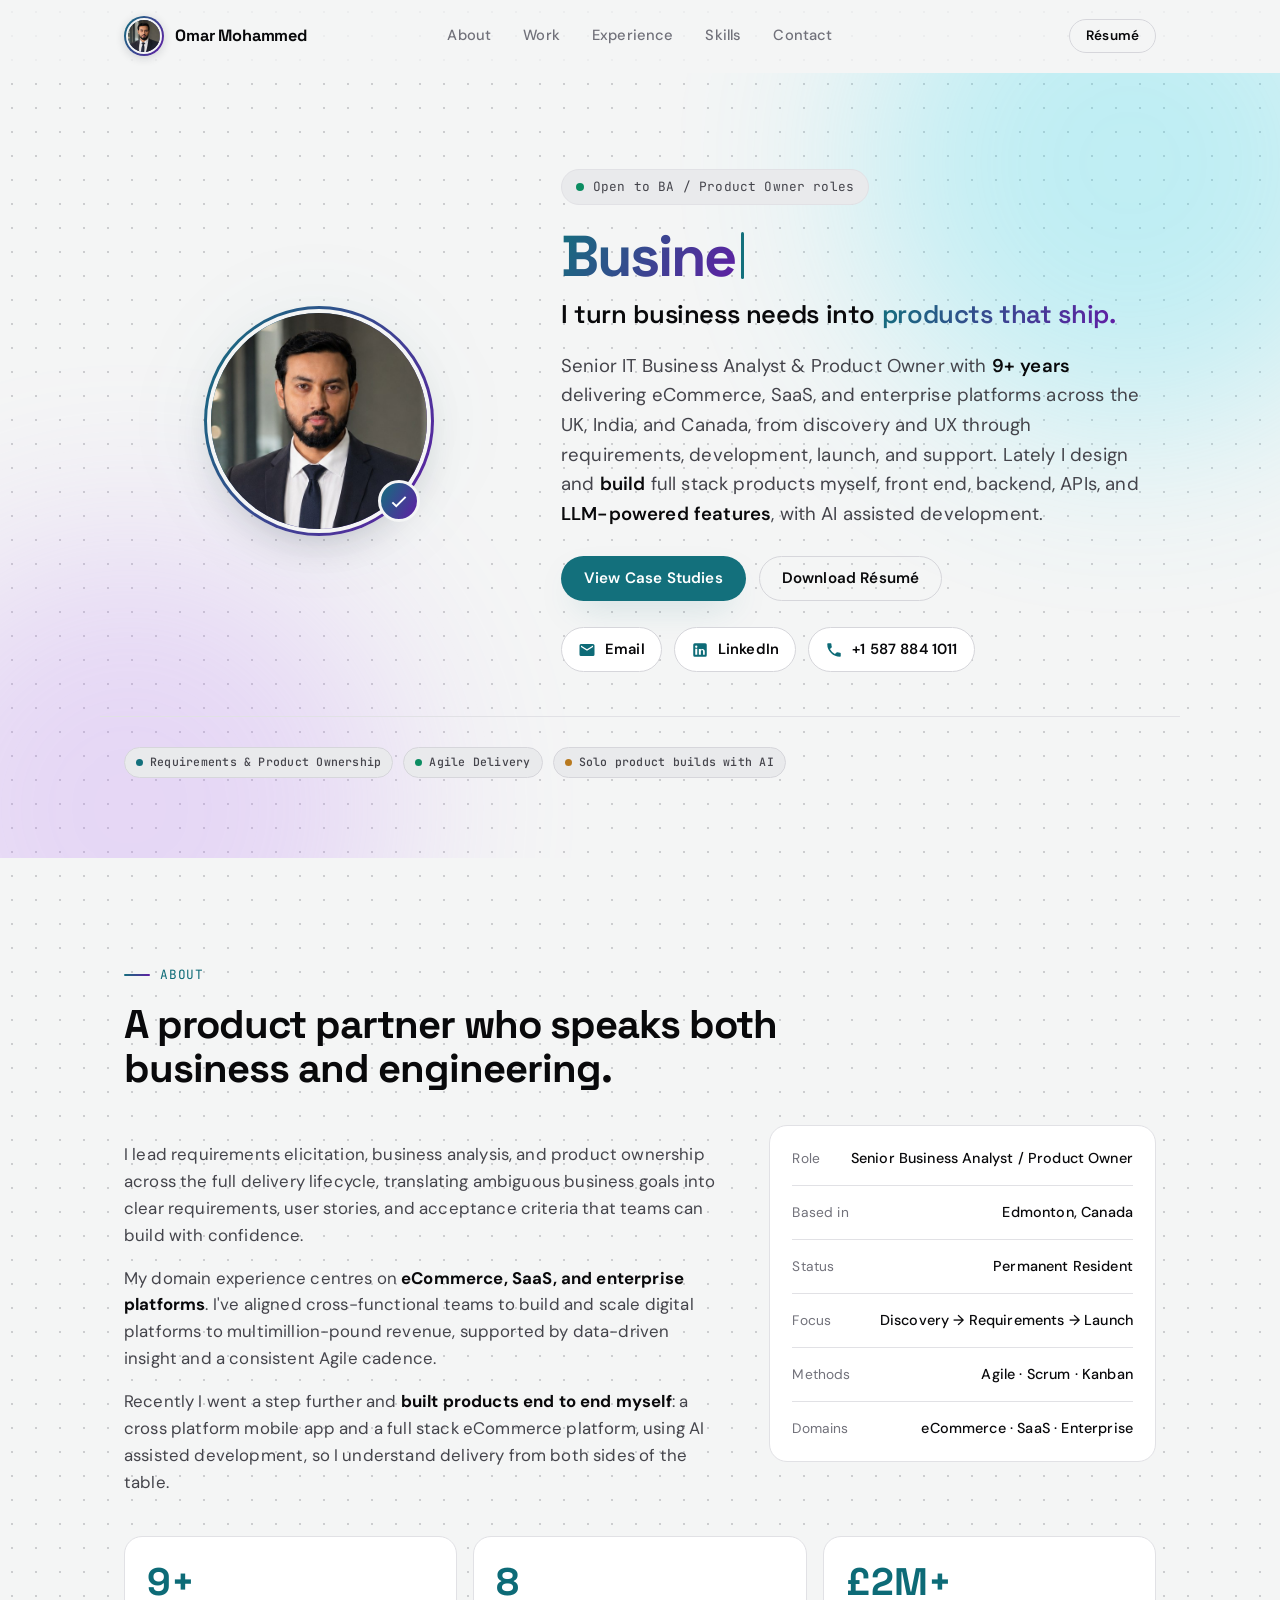
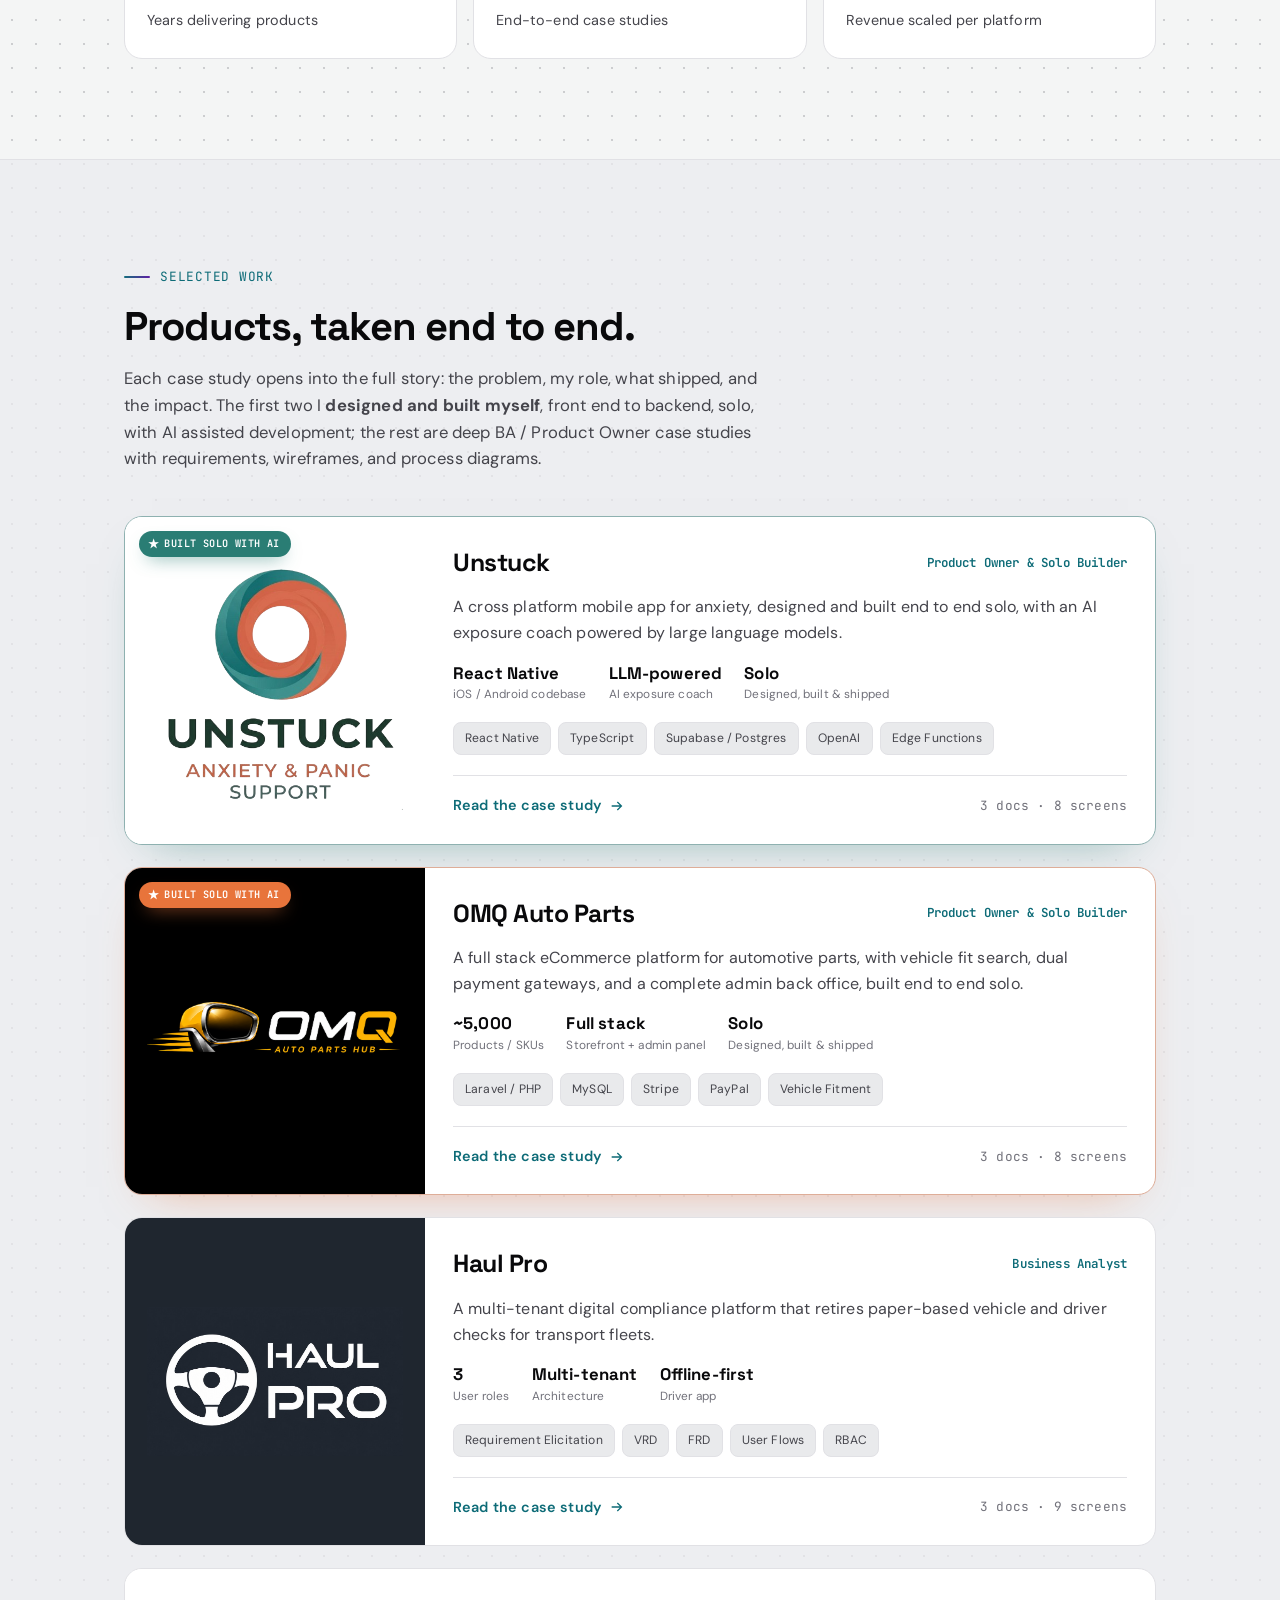
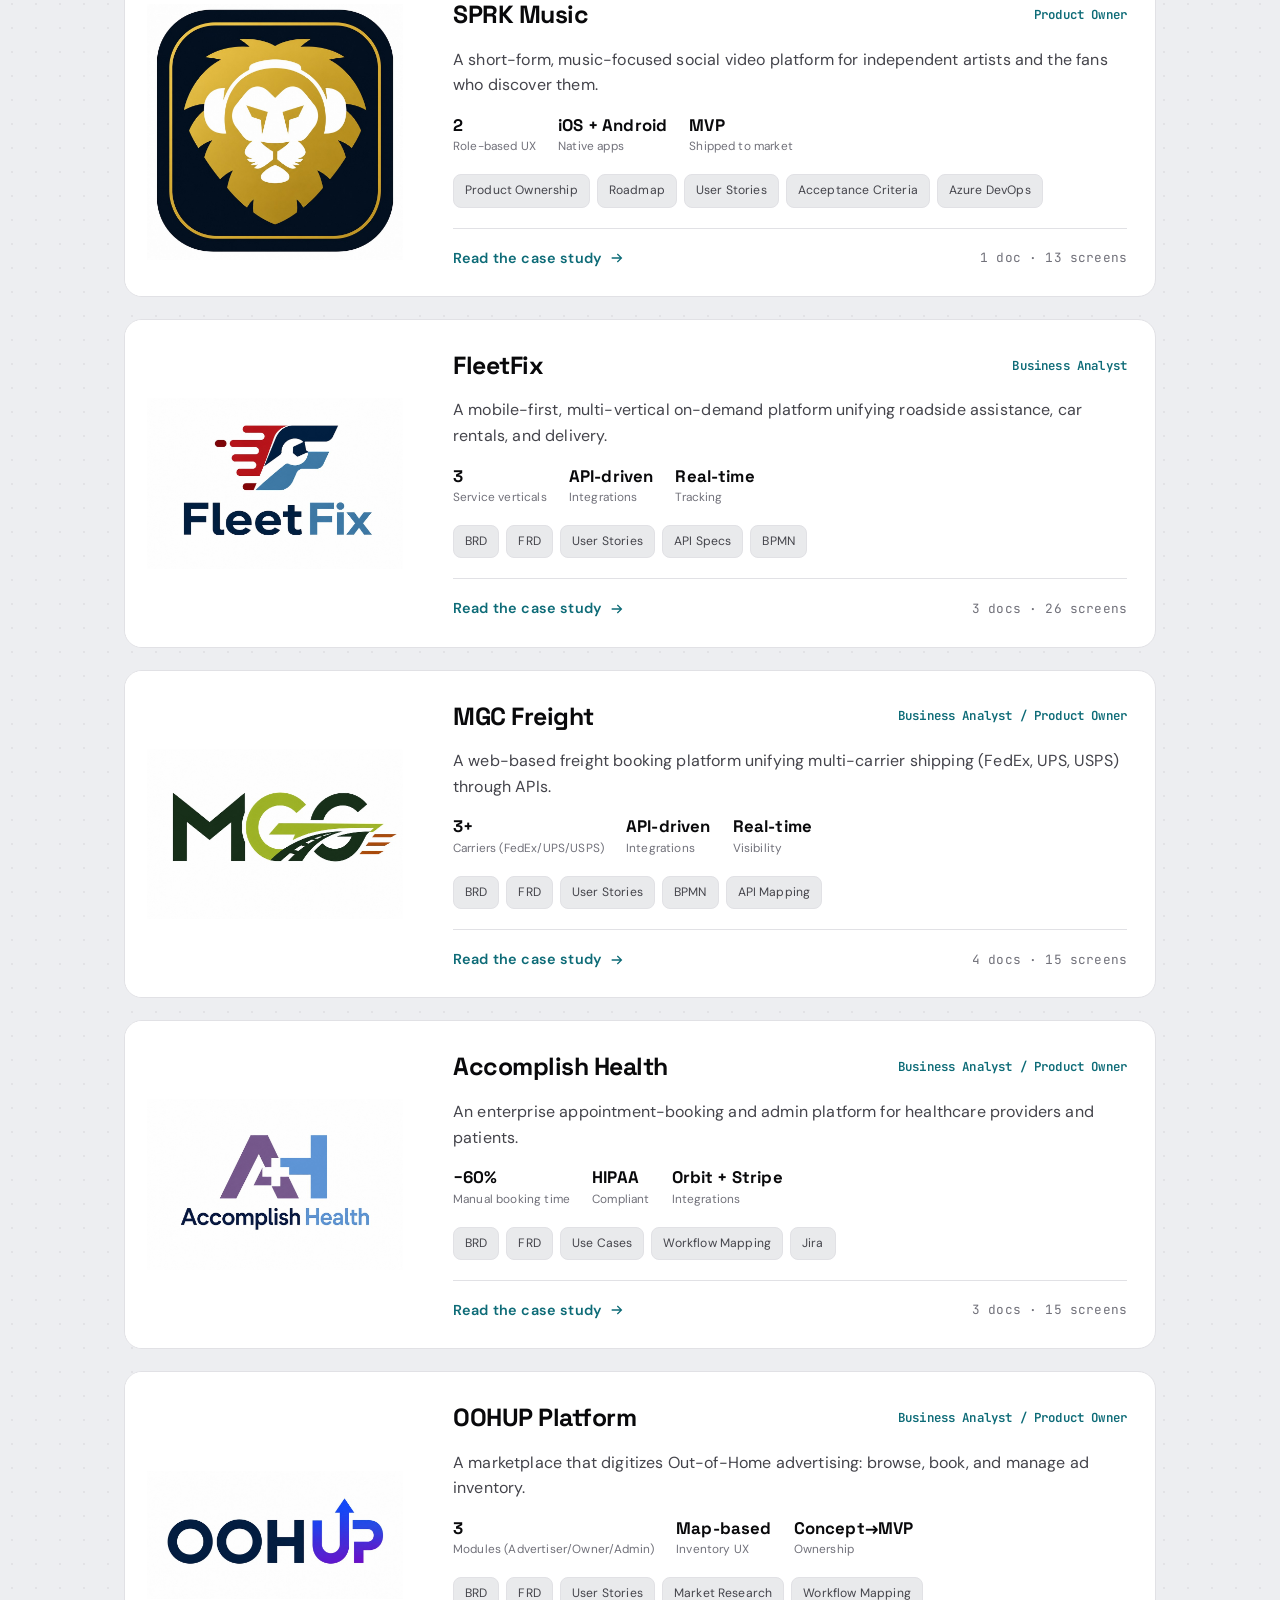
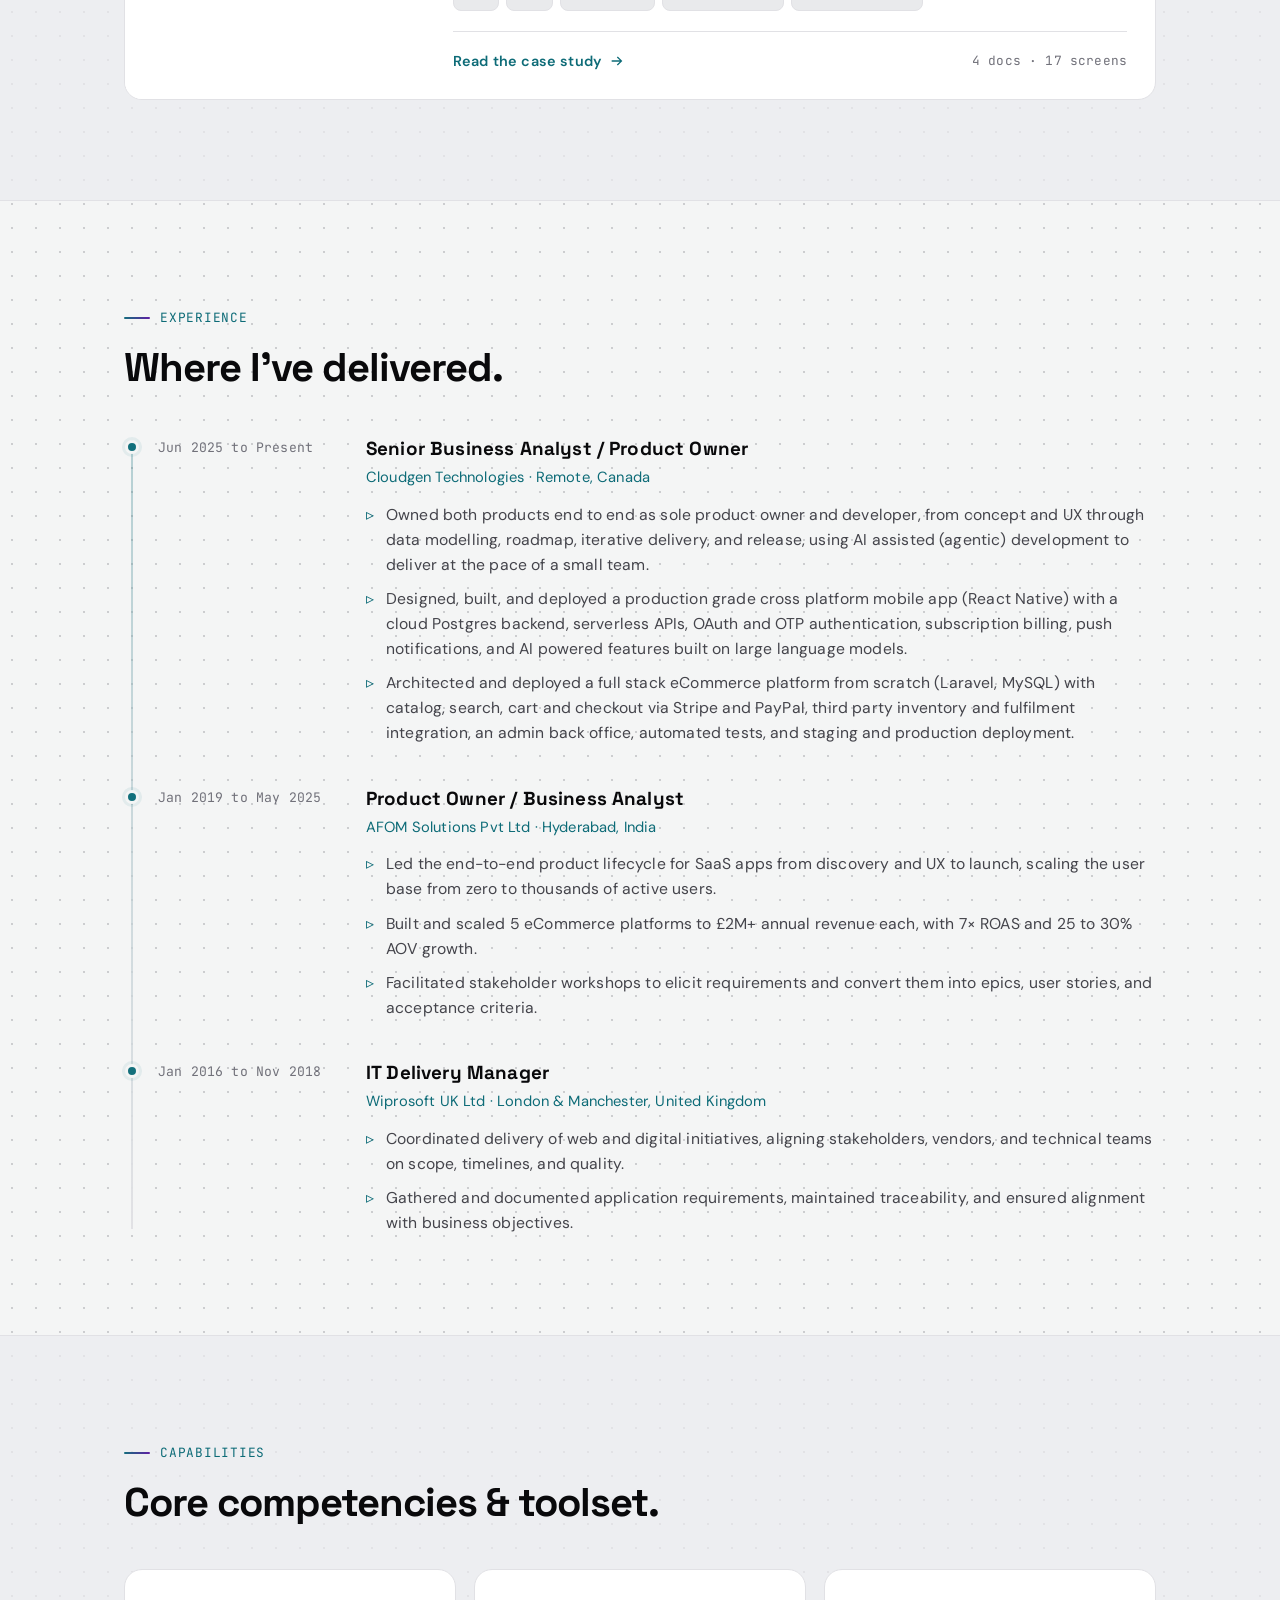
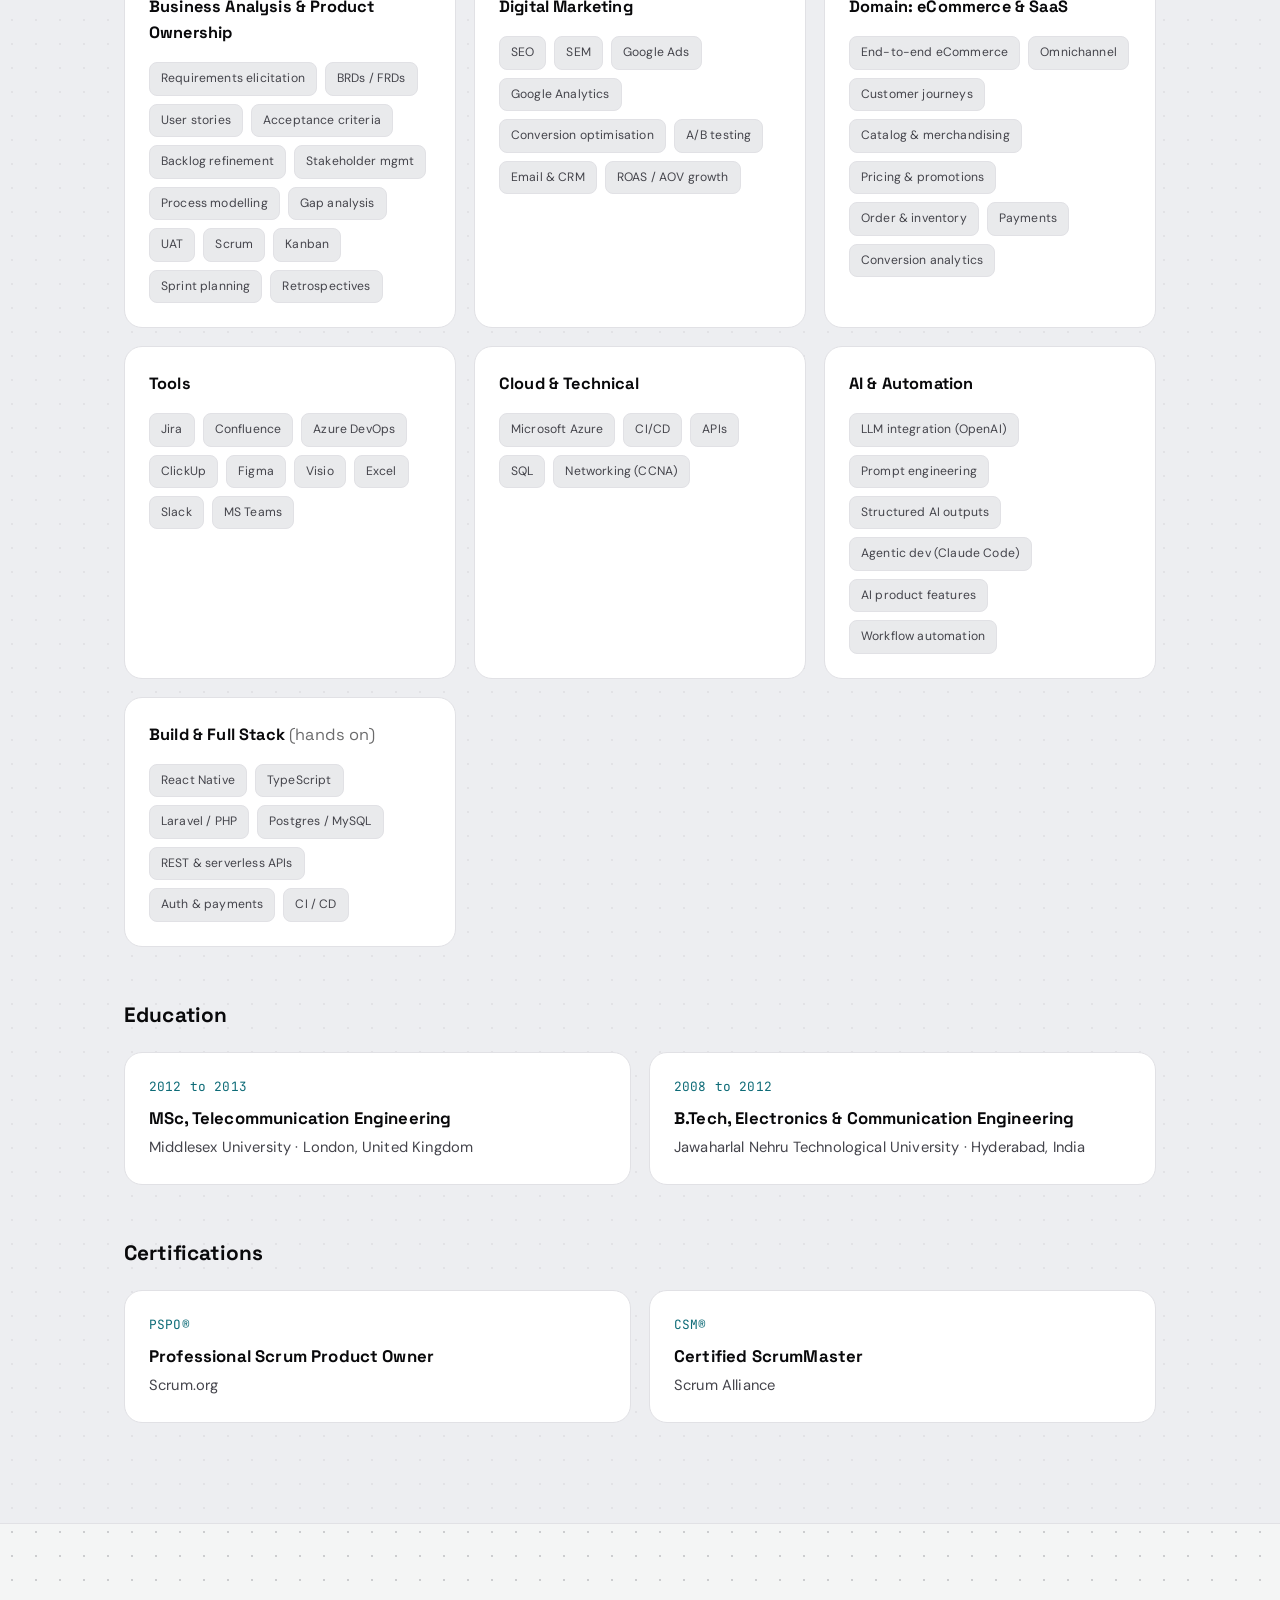
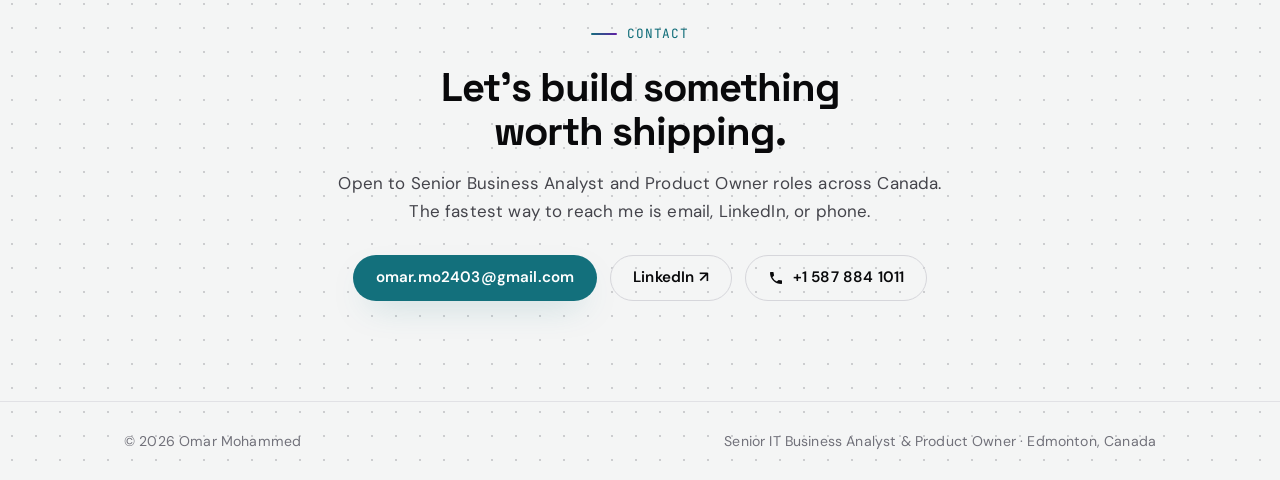
==== index.html @ 54fae096 "Initial commit: portfolio site with noindex measures - Static HTML/CSS/JS portfolio (index + case-st" ====
<!DOCTYPE html>
<html lang="en">
<head>
  <meta charset="UTF-8" />
  <meta name="viewport" content="width=device-width, initial-scale=1.0" />
  <meta name="robots" content="noindex, nofollow" />
  <title>Omar Mohammed · Senior IT Business Analyst &amp; Product Owner</title>
  <meta name="description" content="Senior IT Business Analyst & Product Owner with 9+ years across the UK, India, and Canada, who also designs and builds products end to end with AI. Eight case studies, including a mobile app and an eCommerce platform built solo." />
  <meta property="og:type" content="website" />
  <meta property="og:title" content="Omar Mohammed · Senior IT Business Analyst & Product Owner" />
  <meta property="og:description" content="9+ years turning business needs into shipped products, and now building them too. Eight case studies, including two apps I designed and built solo with AI." />
  <meta property="og:image" content="assets/images/og-cover.jpg" />
  <meta property="og:image:width" content="1200" />
  <meta property="og:image:height" content="960" />
  <meta name="twitter:card" content="summary_large_image" />
  <meta name="twitter:title" content="Omar Mohammed · Senior IT Business Analyst & Product Owner" />
  <meta name="twitter:description" content="9+ years turning business needs into shipped products, and now building them too. Eight case studies, including two apps I designed and built solo with AI." />
  <meta name="twitter:image" content="assets/images/og-cover.jpg" />
  <link rel="icon" type="image/svg+xml" href="assets/favicon.svg" />
  <link rel="preconnect" href="https://fonts.googleapis.com" />
  <link rel="preconnect" href="https://fonts.gstatic.com" crossorigin />
  <link href="https://fonts.googleapis.com/css2?family=DM+Sans:wght@400;500;600;700&family=Space+Grotesk:wght@500;600;700&family=JetBrains+Mono:wght@400;500&display=swap" rel="stylesheet" />
  <link rel="stylesheet" href="css/styles.css" />
</head>
<body>
  <a class="skip-link" href="#main">Skip to content</a>

  <header class="site-header" id="siteHeader">
    <div class="container header-inner">
      <a href="#hero" class="brand" aria-label="Omar Mohammed, home">
        <span class="brand-avatar"><img src="assets/images/avatar.jpg" width="40" height="40" alt="Omar Mohammed" /></span>
        <span class="brand-name">Omar Mohammed</span>
      </a>
      <nav class="nav" aria-label="Primary">
        <a href="#about" class="nav-link">About</a>
        <a href="#work" class="nav-link">Work</a>
        <a href="#experience" class="nav-link">Experience</a>
        <a href="#skills" class="nav-link">Skills</a>
        <a href="#contact" class="nav-link">Contact</a>
      </nav>
      <div class="header-end">
        <a href="assets/Omar_Mohammed_Resume.pdf" class="btn btn-sm btn-ghost nav-resume" target="_blank" rel="noopener">Résumé</a>
        <button class="nav-toggle" id="navToggle" aria-label="Toggle menu" aria-expanded="false" aria-controls="mobileMenu"><span></span><span></span><span></span></button>
      </div>
    </div>
    <div class="mobile-menu" id="mobileMenu" hidden>
      <a href="#about" class="nav-link">About</a>
      <a href="#work" class="nav-link">Work</a>
      <a href="#experience" class="nav-link">Experience</a>
      <a href="#skills" class="nav-link">Skills</a>
      <a href="#contact" class="nav-link">Contact</a>
      <a href="assets/Omar_Mohammed_Resume.pdf" class="nav-link" target="_blank" rel="noopener">Résumé ↗</a>
    </div>
  </header>

  <main id="main">
    <!-- Hero -->
    <section class="hero" id="hero">
      <div class="hero-orb a"></div>
      <div class="hero-orb b"></div>
      <div class="container hero-inner">
        <div class="avatar-wrap">
          <div class="avatar-halo"></div>
          <div class="avatar-ring"><img src="assets/images/avatar.jpg" width="512" height="512" alt="Omar Mohammed · Senior IT Business Analyst &amp; Product Owner" decoding="async" /></div>
          <div class="avatar-badge" aria-hidden="true">
            <svg viewBox="0 0 24 24" width="22" height="22"><path fill="currentColor" d="m9 16.2-3.5-3.5L4 14.2 9 19.2 20 8.2l-1.5-1.5z"/></svg>
          </div>
        </div>
        <div class="hero-copy">
          <p class="hero-eyebrow"><span class="status-dot"></span>Open to BA / Product Owner roles</p>
          <h1 class="hero-title">
            <span class="sr-only">Product Owner, Business Analyst and AI Product Builder. I turn business needs into products that ship.</span>
            <span class="type-line" aria-hidden="true"><span class="grad-text type-role" id="typedRole">Product Owner</span><span class="type-caret"></span></span>
            <span class="hero-title-rest" aria-hidden="true">I turn business needs into <span class="grad-text">products that ship.</span></span>
          </h1>
          <p class="hero-sub">
            Senior IT Business Analyst &amp; Product Owner with <strong>9+ years</strong> delivering eCommerce,
            SaaS, and enterprise platforms across the UK, India, and Canada, from discovery and UX
            through requirements, development, launch, and support. Lately I design and <strong>build</strong>
            full stack products myself, front end, backend, APIs, and <strong>LLM-powered features</strong>, with AI assisted development.
          </p>
          <div class="hero-actions">
            <a href="#work" class="btn btn-primary">View Case Studies</a>
            <a href="assets/Omar_Mohammed_Resume.pdf" class="btn btn-ghost" target="_blank" rel="noopener">Download Résumé</a>
          </div>
          <div class="hero-links">
            <a href="mailto:omar.mo2403@gmail.com" class="hero-link"><svg viewBox="0 0 24 24" width="18" height="18"><path fill="currentColor" d="M20 4H4a2 2 0 0 0-2 2v12a2 2 0 0 0 2 2h16a2 2 0 0 0 2-2V6a2 2 0 0 0-2-2m0 4-8 5-8-5V6l8 5 8-5z"/></svg>Email</a>
            <a href="https://www.linkedin.com/in/omar-mohammed-tech" class="hero-link" target="_blank" rel="noopener"><svg viewBox="0 0 24 24" width="18" height="18"><path fill="currentColor" d="M19 3a2 2 0 0 1 2 2v14a2 2 0 0 1-2 2H5a2 2 0 0 1-2-2V5a2 2 0 0 1 2-2zM8.34 18.34V10.4H5.67v7.94zM7 9.24a1.55 1.55 0 1 0 0-3.1 1.55 1.55 0 0 0 0 3.1m11.34 9.1v-4.36c0-2.33-1.25-3.42-2.92-3.42a2.52 2.52 0 0 0-2.28 1.25v-1.07h-2.67v7.6h2.67v-4.2c0-1.11.21-2.18 1.58-2.18s1.36 1.26 1.36 2.25v4.13z"/></svg>LinkedIn</a>
            <a href="tel:+15878841011" class="hero-link"><svg viewBox="0 0 24 24" width="18" height="18"><path fill="currentColor" d="M6.6 10.8a15.5 15.5 0 0 0 6.6 6.6l2.2-2.2a1 1 0 0 1 1-.24 11.4 11.4 0 0 0 3.6.58 1 1 0 0 1 1 1V20a1 1 0 0 1-1 1A17 17 0 0 1 3 4a1 1 0 0 1 1-1h3.5a1 1 0 0 1 1 1 11.4 11.4 0 0 0 .57 3.6 1 1 0 0 1-.25 1z"/></svg>+1 587 884 1011</a>
          </div>
        </div>
      </div>
      <div class="container competencies">
        <span class="badge"><span class="badge-dot" style="color:var(--primary)"></span>Requirements &amp; Product Ownership</span>
        <span class="badge"><span class="badge-dot" style="color:var(--success)"></span>Agile Delivery</span>
        <span class="badge"><span class="badge-dot" style="color:var(--gold)"></span>Solo product builds with AI</span>
      </div>
    </section>

    <!-- About -->
    <section class="section" id="about">
      <div class="container">
        <div class="section-head">
          <span class="section-label">About</span>
          <h2 class="section-title">A product partner who speaks both<br />business and engineering.</h2>
        </div>
        <div class="about-grid">
          <div class="about-lead">
            <p>
              I lead requirements elicitation, business analysis, and product ownership across the full
              delivery lifecycle, translating ambiguous business goals into clear requirements, user
              stories, and acceptance criteria that teams can build with confidence.
            </p>
            <p>
              My domain experience centres on <strong>eCommerce, SaaS, and enterprise platforms</strong>.
              I've aligned cross-functional teams to build and scale digital platforms to multimillion-pound
              revenue, supported by data-driven insight and a consistent Agile cadence.
            </p>
            <p>
              Recently I went a step further and <strong>built products end to end myself</strong>: a cross
              platform mobile app and a full stack eCommerce platform, using AI assisted development, so I
              understand delivery from both sides of the table.
            </p>
          </div>
          <ul class="about-facts">
            <li><span class="fact-key">Role</span><span class="fact-val">Senior Business Analyst / Product Owner</span></li>
            <li><span class="fact-key">Based in</span><span class="fact-val">Edmonton, Canada</span></li>
            <li><span class="fact-key">Status</span><span class="fact-val">Permanent Resident</span></li>
            <li><span class="fact-key">Focus</span><span class="fact-val">Discovery → Requirements → Launch</span></li>
            <li><span class="fact-key">Methods</span><span class="fact-val">Agile · Scrum · Kanban</span></li>
            <li><span class="fact-key">Domains</span><span class="fact-val">eCommerce · SaaS · Enterprise</span></li>
          </ul>
        </div>
        <div class="stat-strip">
          <div class="stat reveal"><div class="stat-num">9+</div><div class="stat-label">Years delivering products</div></div>
          <div class="stat reveal"><div class="stat-num">8</div><div class="stat-label">End-to-end case studies</div></div>
          <div class="stat reveal"><div class="stat-num">£2M+</div><div class="stat-label">Revenue scaled per platform</div></div>
        </div>
      </div>
    </section>

    <!-- Work -->
    <section class="section section-alt" id="work">
      <div class="container">
        <div class="section-head">
          <span class="section-label">Selected Work</span>
          <h2 class="section-title">Products, taken end to end.</h2>
          <p class="section-intro">
            Each case study opens into the full story: the problem, my role, what shipped, and the impact.
            The first two I <strong>designed and built myself</strong>, front end to backend, solo, with AI
            assisted development; the rest are deep BA / Product Owner case studies with requirements,
            wireframes, and process diagrams.
          </p>
        </div>
        <div class="project-list" id="projectList"><!-- rendered by js/main.js --></div>
      </div>
    </section>

    <!-- Experience -->
    <section class="section" id="experience">
      <div class="container">
        <div class="section-head">
          <span class="section-label">Experience</span>
          <h2 class="section-title">Where I've delivered.</h2>
        </div>
        <ol class="timeline">
          <li class="timeline-item reveal">
            <div class="timeline-period">Jun 2025 to Present</div>
            <div class="timeline-body">
              <h3 class="timeline-role">Senior Business Analyst / Product Owner</h3>
              <p class="timeline-org">Cloudgen Technologies · Remote, Canada</p>
              <ul class="timeline-points">
                <li>Owned both products end to end as sole product owner and developer, from concept and UX through data modelling, roadmap, iterative delivery, and release, using AI assisted (agentic) development to deliver at the pace of a small team.</li>
                <li>Designed, built, and deployed a production grade cross platform mobile app (React Native) with a cloud Postgres backend, serverless APIs, OAuth and OTP authentication, subscription billing, push notifications, and AI powered features built on large language models.</li>
                <li>Architected and deployed a full stack eCommerce platform from scratch (Laravel, MySQL) with catalog, search, cart and checkout via Stripe and PayPal, third party inventory and fulfilment integration, an admin back office, automated tests, and staging and production deployment.</li>
              </ul>
            </div>
          </li>
          <li class="timeline-item reveal">
            <div class="timeline-period">Jan 2019 to May 2025</div>
            <div class="timeline-body">
              <h3 class="timeline-role">Product Owner / Business Analyst</h3>
              <p class="timeline-org">AFOM Solutions Pvt Ltd · Hyderabad, India</p>
              <ul class="timeline-points">
                <li>Led the end-to-end product lifecycle for SaaS apps from discovery and UX to launch, scaling the user base from zero to thousands of active users.</li>
                <li>Built and scaled 5 eCommerce platforms to £2M+ annual revenue each, with 7× ROAS and 25 to 30% AOV growth.</li>
                <li>Facilitated stakeholder workshops to elicit requirements and convert them into epics, user stories, and acceptance criteria.</li>
              </ul>
            </div>
          </li>
          <li class="timeline-item reveal">
            <div class="timeline-period">Jan 2016 to Nov 2018</div>
            <div class="timeline-body">
              <h3 class="timeline-role">IT Delivery Manager</h3>
              <p class="timeline-org">Wiprosoft UK Ltd · London &amp; Manchester, United Kingdom</p>
              <ul class="timeline-points">
                <li>Coordinated delivery of web and digital initiatives, aligning stakeholders, vendors, and technical teams on scope, timelines, and quality.</li>
                <li>Gathered and documented application requirements, maintained traceability, and ensured alignment with business objectives.</li>
              </ul>
            </div>
          </li>
        </ol>
      </div>
    </section>

    <!-- Skills -->
    <section class="section section-alt" id="skills">
      <div class="container">
        <div class="section-head">
          <span class="section-label">Capabilities</span>
          <h2 class="section-title">Core competencies &amp; toolset.</h2>
        </div>
        <div class="skills-grid">
          <div class="skill-card reveal"><h3>Business Analysis &amp; Product Ownership</h3><ul class="chips"><li class="pill">Requirements elicitation</li><li class="pill">BRDs / FRDs</li><li class="pill">User stories</li><li class="pill">Acceptance criteria</li><li class="pill">Backlog refinement</li><li class="pill">Stakeholder mgmt</li><li class="pill">Process modelling</li><li class="pill">Gap analysis</li><li class="pill">UAT</li><li class="pill">Scrum</li><li class="pill">Kanban</li><li class="pill">Sprint planning</li><li class="pill">Retrospectives</li></ul></div>
          <div class="skill-card reveal"><h3>Digital Marketing</h3><ul class="chips"><li class="pill">SEO</li><li class="pill">SEM</li><li class="pill">Google Ads</li><li class="pill">Google Analytics</li><li class="pill">Conversion optimisation</li><li class="pill">A/B testing</li><li class="pill">Email &amp; CRM</li><li class="pill">ROAS / AOV growth</li></ul></div>
          <div class="skill-card reveal"><h3>Domain: eCommerce &amp; SaaS</h3><ul class="chips"><li class="pill">End-to-end eCommerce</li><li class="pill">Omnichannel</li><li class="pill">Customer journeys</li><li class="pill">Catalog &amp; merchandising</li><li class="pill">Pricing &amp; promotions</li><li class="pill">Order &amp; inventory</li><li class="pill">Payments</li><li class="pill">Conversion analytics</li></ul></div>
          <div class="skill-card reveal"><h3>Tools</h3><ul class="chips"><li class="pill">Jira</li><li class="pill">Confluence</li><li class="pill">Azure DevOps</li><li class="pill">ClickUp</li><li class="pill">Figma</li><li class="pill">Visio</li><li class="pill">Excel</li><li class="pill">Slack</li><li class="pill">MS Teams</li></ul></div>
          <div class="skill-card reveal"><h3>Cloud &amp; Technical</h3><ul class="chips"><li class="pill">Microsoft Azure</li><li class="pill">CI/CD</li><li class="pill">APIs</li><li class="pill">SQL</li><li class="pill">Networking (CCNA)</li></ul></div>
          <div class="skill-card reveal"><h3>AI &amp; Automation</h3><ul class="chips"><li class="pill">LLM integration (OpenAI)</li><li class="pill">Prompt engineering</li><li class="pill">Structured AI outputs</li><li class="pill">Agentic dev (Claude Code)</li><li class="pill">AI product features</li><li class="pill">Workflow automation</li></ul></div>
          <div class="skill-card reveal"><h3>Build &amp; Full Stack <span style="font-weight:400;opacity:.6">(hands on)</span></h3><ul class="chips"><li class="pill">React Native</li><li class="pill">TypeScript</li><li class="pill">Laravel / PHP</li><li class="pill">Postgres / MySQL</li><li class="pill">REST &amp; serverless APIs</li><li class="pill">Auth &amp; payments</li><li class="pill">CI / CD</li></ul></div>
        </div>

        <div class="education">
          <h3 class="education-title">Education</h3>
          <div class="education-grid">
            <div class="edu-card reveal"><p class="edu-period">2012 to 2013</p><h4>MSc, Telecommunication Engineering</h4><p class="edu-org">Middlesex University · London, United Kingdom</p></div>
            <div class="edu-card reveal"><p class="edu-period">2008 to 2012</p><h4>B.Tech, Electronics &amp; Communication Engineering</h4><p class="edu-org">Jawaharlal Nehru Technological University · Hyderabad, India</p></div>
          </div>
        </div>

        <div class="education">
          <h3 class="education-title">Certifications</h3>
          <div class="education-grid">
            <div class="edu-card reveal"><p class="edu-period">PSPO&reg;</p><h4>Professional Scrum Product Owner</h4><p class="edu-org">Scrum.org</p></div>
            <div class="edu-card reveal"><p class="edu-period">CSM&reg;</p><h4>Certified ScrumMaster</h4><p class="edu-org">Scrum Alliance</p></div>
          </div>
        </div>
      </div>
    </section>

    <!-- Contact -->
    <section class="section section-contact" id="contact">
      <div class="container contact-inner">
        <span class="section-label">Contact</span>
        <h2 class="section-title contact-title">Let's build something worth shipping.</h2>
        <p class="contact-sub">Open to Senior Business Analyst and Product Owner roles across Canada. The fastest way to reach me is email, LinkedIn, or phone.</p>
        <div class="contact-actions">
          <a href="mailto:omar.mo2403@gmail.com" class="btn btn-primary">omar.mo2403@gmail.com</a>
          <a href="https://www.linkedin.com/in/omar-mohammed-tech" class="btn btn-ghost" target="_blank" rel="noopener">LinkedIn ↗</a>
          <a href="tel:+15878841011" class="btn btn-ghost"><svg viewBox="0 0 24 24" width="16" height="16"><path fill="currentColor" d="M6.6 10.8a15.5 15.5 0 0 0 6.6 6.6l2.2-2.2a1 1 0 0 1 1-.24 11.4 11.4 0 0 0 3.6.58 1 1 0 0 1 1 1V20a1 1 0 0 1-1 1A17 17 0 0 1 3 4a1 1 0 0 1 1-1h3.5a1 1 0 0 1 1 1 11.4 11.4 0 0 0 .57 3.6 1 1 0 0 1-.25 1z"/></svg>+1 587 884 1011</a>
        </div>
      </div>
    </section>
  </main>

  <footer class="site-footer">
    <div class="container footer-inner">
      <span>© <span id="year"></span> Omar Mohammed</span>
      <span>Senior IT Business Analyst &amp; Product Owner · Edmonton, Canada</span>
    </div>
  </footer>

  <script src="js/projects-data.js"></script>
  <script src="js/galleries.js"></script>
  <script src="js/main.js"></script>
</body>
</html>
---- css/styles.css ----
/* ===================================================================
   Omar Mohammed — Portfolio
   LIGHT theme · deep-teal + purple accent · faint dot-grid
   Design system mirrored from santifer.io's default (light) theme
   (DM Sans + Space Grotesk). Exact tokens extracted from its CSS.
   =================================================================== */
:root {
  /* surfaces — light cool-gray base, white cards (santifer.io light) */
  --bg:            hsl(220 6% 96%);
  --bg-2:          hsl(220 8% 92%);
  --card:          hsl(0 0% 100%);
  --card-2:        hsl(220 12% 98%);
  --border:        hsl(240 6% 85%);
  --border-soft:   hsl(240 6% 89%);
  --dot:           hsl(240 5% 35% / 0.25);

  /* text */
  --fg:            hsl(240 10% 4%);
  --muted:         hsl(240 5% 28%);
  --dim:           hsl(240 4% 46%);

  /* brand — deep teal primary + purple accent */
  --primary:       hsl(187 74% 28%);   /* deep teal */
  --primary-2:     hsl(187 80% 26%);   /* teal — links / accent text */
  --accent:        hsl(270 70% 38%);   /* purple */
  --accent-2:      hsl(270 70% 46%);
  --gold:          #b8791f;            /* amber — supporting hue (light-readable) */
  --success:       hsl(160 84% 30%);   /* green */
  --tool:          hsl(220 78% 50%);   /* blue */
  --on-primary:    #ffffff;            /* white ink on teal / gradient */

  --primary-soft:  hsl(187 74% 28% / 0.08);
  --primary-bd:    hsl(187 74% 28% / 0.28);
  --grad:          linear-gradient(120deg, var(--primary), var(--accent));

  --radius:        18px;
  --radius-sm:     12px;
  --maxw:          1080px;
  --shadow:        0 18px 48px -24px rgba(18, 22, 38, 0.35);
  --glow:          0 14px 36px -16px hsl(187 74% 28% / 0.35);

  --font:          'DM Sans', -apple-system, BlinkMacSystemFont, 'Segoe UI', sans-serif;
  --display:       'Space Grotesk', var(--font);
  --mono:          'JetBrains Mono', ui-monospace, Menlo, monospace;
}

*, *::before, *::after { box-sizing: border-box; }
* { margin: 0; }
html { scroll-behavior: smooth; scroll-padding-top: 88px; }

body {
  font-family: var(--font);
  background-color: var(--bg);
  background-image: radial-gradient(circle, var(--dot) 1px, transparent 1px);
  background-size: 24px 24px;
  color: var(--fg);
  line-height: 1.6;
  letter-spacing: 0.01em;
  -webkit-font-smoothing: antialiased;
  text-rendering: optimizeLegibility;
  overflow-x: hidden;
}

@media (prefers-reduced-motion: reduce) {
  html { scroll-behavior: auto; }
  *, *::before, *::after { animation: none !important; transition-duration: .001ms !important; }
}

img { max-width: 100%; display: block; }
a { color: inherit; text-decoration: none; }
ul, ol { list-style: none; padding: 0; }

.container { width: 100%; max-width: var(--maxw); margin-inline: auto; padding-inline: 24px; }

.skip-link { position: absolute; left: -999px; top: 0; z-index: 200; background: var(--primary); color: var(--on-primary); padding: 10px 16px; border-radius: 0 0 8px 0; font-weight: 600; }
.skip-link:focus { left: 0; }

::selection { background: var(--primary-soft); color: var(--fg); }

/* ===================================================================
   Shared atoms — badges, pills, buttons, section labels
   =================================================================== */
.badge {
  display: inline-flex; align-items: center; gap: 7px;
  font-family: var(--mono); font-size: 0.72rem; font-weight: 500; letter-spacing: 0.02em;
  padding: 5px 11px; border-radius: 999px; border: 1px solid var(--border); color: var(--muted);
  background: var(--bg-2); white-space: nowrap;
}
.badge-dot { width: 7px; height: 7px; border-radius: 50%; background: currentColor; }
.badge.success { color: var(--success); border-color: rgba(74,222,128,.3); background: rgba(74,222,128,.08); }
.badge.primary { color: var(--primary-2); border-color: var(--primary-bd); background: var(--primary-soft); }
.badge.gold    { color: var(--gold); border-color: rgba(224,177,90,.3); background: rgba(224,177,90,.08); }

.pill {
  font-size: 0.76rem; color: var(--muted); background: var(--bg-2);
  border: 1px solid var(--border-soft); padding: 6px 11px; border-radius: 8px; white-space: nowrap;
}

.btn {
  display: inline-flex; align-items: center; justify-content: center; gap: 9px;
  font-weight: 600; font-size: 0.95rem; line-height: 1; padding: 14px 22px;
  border-radius: 999px; cursor: pointer; border: 1px solid transparent;
  transition: transform .18s ease, background .18s ease, border-color .18s ease, color .18s ease;
  white-space: nowrap;
}
.btn:active { transform: translateY(1px); }
.btn-sm { padding: 9px 16px; font-size: 0.85rem; }
.btn-primary { background: var(--primary); color: var(--on-primary); box-shadow: var(--glow); }
.btn-primary:hover { background: var(--primary-2); transform: translateY(-2px); box-shadow: 0 18px 44px -14px hsl(187 74% 28% / 0.5); }
.btn-ghost { background: transparent; color: var(--fg); border-color: var(--border); }
.btn-ghost:hover { border-color: var(--primary-bd); color: var(--primary-2); background: var(--primary-soft); }

.section-label {
  display: inline-flex; align-items: center; gap: 10px;
  font-family: var(--mono); font-size: 0.8rem; color: var(--primary-2);
  letter-spacing: 0.06em; text-transform: uppercase; margin-bottom: 18px;
}
.section-label::before { content: ""; width: 26px; height: 2px; border-radius: 2px; background: var(--grad); }

.section-title {
  font-family: var(--display); font-weight: 700;
  font-size: clamp(1.7rem, 3.6vw, 2.5rem); line-height: 1.1; letter-spacing: -0.025em;
}
.section-intro { color: var(--muted); max-width: 60ch; margin-top: 16px; font-size: 1.04rem; }

/* ===================================================================
   Header / Nav
   =================================================================== */
.site-header { position: sticky; top: 0; z-index: 100; background: hsl(220 6% 96% / 0.8); border-bottom: 1px solid transparent; transition: background .25s, border-color .25s; }
.site-header.scrolled { background: hsl(220 6% 96% / 0.92); border-bottom-color: var(--border); }
/* 3-zone grid: equal side columns keep the nav optically centered.
   Brand = avatar + name, always visible on the left. */
.header-inner { display: grid; grid-template-columns: 1fr auto 1fr; align-items: center; height: 72px; }
.brand { justify-self: start; display: inline-flex; align-items: center; gap: 11px; min-width: 0; }
.brand-avatar {
  flex: none; width: 40px; height: 40px; border-radius: 50%; padding: 2px;
  background: var(--grad); box-shadow: 0 2px 10px rgba(18, 22, 38, 0.16);
}
.brand-avatar img { width: 100%; height: 100%; border-radius: 50%; object-fit: cover; display: block; border: 2px solid var(--bg); }
.brand-name { font-family: var(--display); font-weight: 700; font-size: 1.02rem; letter-spacing: -0.01em; color: var(--fg); white-space: nowrap; }
/* reveal on scroll (homepage) — or always show it (.show-brand, case-study pages) */
.site-header.scrolled .brand,
.site-header.show-brand .brand { opacity: 1; transform: none; pointer-events: auto; }
.nav { display: flex; align-items: center; gap: 4px; justify-self: center; }
.header-end { justify-self: end; display: flex; align-items: center; gap: 10px; }
.nav-link { padding: 8px 14px; border-radius: 999px; color: var(--dim); font-size: 0.92rem; font-weight: 500; transition: color .18s, background .18s; }
.nav-link:hover { color: var(--fg); }
.nav-link.active { color: var(--primary-2); }
.nav .btn { margin-left: 8px; }
.nav-toggle { display: none; flex-direction: column; gap: 5px; background: none; border: 0; cursor: pointer; padding: 8px; }
.nav-toggle span { width: 24px; height: 2px; background: var(--fg); border-radius: 2px; transition: transform .25s, opacity .25s; }
.nav-toggle[aria-expanded="true"] span:nth-child(1) { transform: translateY(7px) rotate(45deg); }
.nav-toggle[aria-expanded="true"] span:nth-child(2) { opacity: 0; }
.nav-toggle[aria-expanded="true"] span:nth-child(3) { transform: translateY(-7px) rotate(-45deg); }
.mobile-menu { display: flex; flex-direction: column; gap: 2px; padding: 10px 24px 20px; border-bottom: 1px solid var(--border-soft); background: hsl(220 6% 96% / 0.98); }
.mobile-menu[hidden] { display: none; }   /* respect the hidden attribute (author display: flex would otherwise override it) */
.mobile-menu .nav-link { padding: 13px 8px; font-size: 1rem; border-bottom: 1px solid var(--border-soft); border-radius: 0; }

/* ===================================================================
   Hero
   =================================================================== */
.hero { position: relative; padding: clamp(48px, 8vw, 96px) 0 clamp(52px, 7vw, 80px); overflow: hidden; }
.hero-orb { position: absolute; width: 540px; height: 540px; border-radius: 50%; filter: blur(96px); opacity: .28; pointer-events: none; z-index: 0; }
.hero-orb.a { background: hsl(187 86% 58%); top: -180px; right: -120px; animation: float1 9s ease-in-out infinite; }
.hero-orb.b { background: hsl(270 88% 72%); bottom: -220px; left: -140px; opacity: .24; animation: float2 12s ease-in-out infinite; }
@keyframes float1 { 0%,100% { transform: translate(0,0); } 50% { transform: translate(-24px, 22px); } }
@keyframes float2 { 0%,100% { transform: translate(0,0); } 50% { transform: translate(26px, -18px); } }

.hero-inner { position: relative; z-index: 1; display: grid; grid-template-columns: 0.85fr 1.3fr; gap: 48px; align-items: center; }

.avatar-wrap { position: relative; width: clamp(160px, 24vw, 230px); aspect-ratio: 1; margin-inline: auto; }
.avatar-ring { position: absolute; inset: 0; border-radius: 50%; padding: 3px; background: var(--grad); box-shadow: var(--shadow); }
.avatar-ring img { width: 100%; height: 100%; border-radius: 50%; object-fit: cover; background: var(--card); border: 4px solid var(--bg); }
.avatar-halo { position: absolute; inset: -16%; border-radius: 50%; z-index: -1; filter: blur(38px); background: radial-gradient(circle, var(--primary-soft), transparent 70%); }
.avatar-badge { position: absolute; bottom: 6%; right: 6%; width: 42px; height: 42px; border-radius: 50%; background: var(--grad); display: grid; place-items: center; border: 3px solid var(--bg); color: var(--on-primary); }

.hero-eyebrow { display: inline-flex; align-items: center; gap: 9px; font-family: var(--mono); font-size: 0.8rem; color: var(--muted); background: var(--bg-2); border: 1px solid var(--border-soft); padding: 7px 14px; border-radius: 999px; margin-bottom: 22px; }
.status-dot { width: 8px; height: 8px; border-radius: 50%; background: var(--success); box-shadow: 0 0 0 0 rgba(74,222,128,.6); animation: pulse 2.4s infinite; }
@keyframes pulse { 0% { box-shadow: 0 0 0 0 rgba(74,222,128,.5); } 70% { box-shadow: 0 0 0 9px rgba(74,222,128,0); } 100% { box-shadow: 0 0 0 0 rgba(74,222,128,0); } }

.hero-title { font-family: var(--display); font-size: clamp(2.3rem, 5vw, 3.6rem); line-height: 1.04; letter-spacing: -0.035em; font-weight: 700; margin-bottom: 22px; }
.grad-text { background: var(--grad); -webkit-background-clip: text; background-clip: text; color: transparent; }

/* hero: animated typewriter role */
.type-line { display: block; }
.type-role { display: inline; }
.type-caret {
  display: inline-block; width: 3px; height: 0.82em; margin-left: 6px;
  background: var(--primary); border-radius: 2px; vertical-align: -0.04em;
  animation: caretBlink 1.05s steps(1) infinite;
}
@keyframes caretBlink { 0%, 50% { opacity: 1; } 50.01%, 100% { opacity: 0; } }
.hero-title-rest {
  display: block; margin-top: 12px; color: var(--fg);
  font-size: clamp(1.15rem, 2.2vw, 1.6rem); font-weight: 600;
  letter-spacing: -0.015em; line-height: 1.18;
}
.sr-only {
  position: absolute !important; width: 1px; height: 1px; padding: 0; margin: -1px;
  overflow: hidden; clip: rect(0, 0, 0, 0); white-space: nowrap; border: 0;
}
.hero-sub { font-size: clamp(1rem, 1.5vw, 1.16rem); color: var(--muted); max-width: 56ch; margin-bottom: 26px; }
.hero-sub strong { color: var(--fg); font-weight: 600; }
.hero-actions { display: flex; flex-wrap: wrap; gap: 13px; margin-bottom: 26px; }
.hero-links { display: flex; flex-wrap: wrap; gap: 12px; }
.hero-link {
  display: inline-flex; align-items: center; gap: 9px;
  font-size: 0.92rem; font-weight: 600; color: var(--fg);
  background: var(--card); border: 1px solid var(--border);
  padding: 10px 16px; border-radius: 999px;
  transition: color .18s, border-color .18s, background .18s, transform .18s, box-shadow .18s;
}
.hero-link svg { flex: none; color: var(--primary-2); }
.hero-link:hover {
  color: var(--primary-2); border-color: var(--primary-bd); background: var(--primary-soft);
  transform: translateY(-2px); box-shadow: 0 8px 20px -12px hsl(187 74% 28% / 0.4);
}

/* competency badges row */
.competencies { position: relative; z-index: 1; display: flex; flex-wrap: wrap; gap: 10px; margin-top: 44px; padding-top: 30px; border-top: 1px solid var(--border-soft); }

/* ===================================================================
   Sections
   =================================================================== */
.section { padding: clamp(60px, 8vw, 100px) 0; position: relative; }
.section-alt { background: hsl(220 11% 93% / 0.7); border-block: 1px solid var(--border-soft); }
.section-head { margin-bottom: 8px; }

/* stat strip */
.stat-strip { display: grid; grid-template-columns: repeat(3, 1fr); gap: 16px; margin-top: 40px; }
.stat { background: var(--card); border: 1px solid var(--border-soft); border-radius: var(--radius); padding: 26px 22px; }
.stat-num { font-family: var(--display); font-size: clamp(1.8rem, 3vw, 2.4rem); font-weight: 700; color: var(--primary-2); line-height: 1; }
.stat-label { color: var(--muted); font-size: 0.9rem; margin-top: 8px; }

/* about */
.about-grid { display: grid; grid-template-columns: 1.4fr 0.9fr; gap: 44px; margin-top: 34px; }
.about-lead p { color: var(--muted); margin-top: 16px; font-size: 1.05rem; }
.about-lead p strong { color: var(--fg); }
.about-facts { align-self: start; background: var(--card); border: 1px solid var(--border-soft); border-radius: var(--radius); padding: 6px 22px; }
.about-facts li { display: flex; justify-content: space-between; gap: 16px; padding: 15px 0; border-bottom: 1px solid var(--border-soft); }
.about-facts li:last-child { border-bottom: 0; }
.fact-key { color: var(--dim); font-size: 0.86rem; }
.fact-val { color: var(--fg); font-weight: 500; font-size: 0.9rem; text-align: right; }

/* ===================================================================
   Project cards
   =================================================================== */
.project-list { display: flex; flex-direction: column; gap: 22px; margin-top: 44px; }
.project-card {
  --t: var(--primary);
  display: grid; grid-template-columns: 300px 1fr; background: var(--card);
  border: 1px solid var(--border-soft); border-radius: var(--radius); overflow: hidden;
  transition: transform .22s ease, border-color .22s ease, background .22s ease;
}
.project-card:hover { transform: translateY(-4px); border-color: color-mix(in srgb, var(--t) 45%, var(--border)); background: var(--card-2); }
.project-cover { position: relative; overflow: hidden; min-height: 200px; background: var(--bg-2); }
/* Covers are brand logos: contain them on the per-project tile (set inline
   from coverBg) with padding so they're never cropped or tinted. */
.project-cover img { width: 100%; height: 100%; object-fit: contain; padding: 22px; transition: transform .45s ease; }
.project-card:hover .project-cover img { transform: scale(1.04); }
.cover-badges { position: absolute; top: 14px; left: 14px; right: 14px; display: flex; flex-wrap: wrap; gap: 8px; z-index: 2; }
.cover-badges .badge { background: hsl(0 0% 100% / 0.88); border-color: var(--border); color: var(--fg); }

/* Featured "built solo" cards — lift the two flagship products above the BA case studies */
.project-card.featured { border-color: color-mix(in srgb, var(--t) 42%, var(--border)); box-shadow: 0 20px 44px -28px color-mix(in srgb, var(--t) 55%, transparent); }
.project-card.featured:hover { border-color: color-mix(in srgb, var(--t) 60%, var(--border)); box-shadow: 0 26px 54px -26px color-mix(in srgb, var(--t) 62%, transparent); }
.card-flag { position: absolute; top: 14px; left: 14px; z-index: 3; display: inline-flex; align-items: center; gap: 5px; padding: 5px 11px 5px 9px; border-radius: 999px; font-family: var(--mono); font-size: 0.64rem; font-weight: 600; letter-spacing: 0.04em; text-transform: uppercase; color: #fff; background: var(--t); box-shadow: 0 8px 18px -8px color-mix(in srgb, var(--t) 70%, transparent); }
.card-flag::before { content: "\2605"; font-size: 0.72rem; line-height: 1; }

.project-body { padding: 26px 28px; display: flex; flex-direction: column; }
.project-top { display: flex; align-items: center; justify-content: space-between; gap: 14px; margin-bottom: 12px; }
.project-title { font-family: var(--display); font-size: 1.55rem; font-weight: 700; letter-spacing: -0.02em; }
.project-role { font-size: 0.78rem; color: var(--primary-2); font-weight: 600; font-family: var(--mono); white-space: nowrap; }
.project-tagline { color: var(--muted); font-size: 1rem; }
.project-metrics { display: flex; flex-wrap: wrap; gap: 22px; margin: 18px 0; }
.pm { display: flex; flex-direction: column; }
.pm-v { font-family: var(--display); font-weight: 700; color: var(--fg); font-size: 1.05rem; line-height: 1.1; }
.pm-l { font-size: 0.74rem; color: var(--dim); margin-top: 3px; }
.project-tags { display: flex; flex-wrap: wrap; gap: 7px; margin-top: auto; }
.project-foot { display: flex; flex-wrap: wrap; align-items: center; justify-content: space-between; gap: 8px 18px; margin-top: 20px; padding-top: 18px; border-top: 1px solid var(--border-soft); }
.project-cta { font-size: 0.9rem; font-weight: 600; color: var(--primary-2); display: inline-flex; align-items: center; gap: 8px; white-space: nowrap; }
.project-cta svg { transition: transform .2s; }
.project-card:hover .project-cta svg { transform: translateX(4px); }
.project-docs-note { font-size: 0.8rem; color: var(--dim); font-family: var(--mono); white-space: nowrap; }

/* ===================================================================
   Timeline
   =================================================================== */
.timeline { margin-top: 44px; position: relative; }
.timeline::before { content: ""; position: absolute; left: 7px; top: 6px; bottom: 6px; width: 2px; background: linear-gradient(var(--primary-bd), var(--border-soft)); }
.timeline-item { display: grid; grid-template-columns: 180px 1fr; gap: 28px; padding: 0 0 38px 34px; position: relative; }
.timeline-item:last-child { padding-bottom: 0; }
.timeline-item::before { content: ""; position: absolute; left: 1px; top: 6px; width: 14px; height: 14px; border-radius: 50%; background: var(--primary); border: 3px solid var(--bg); box-shadow: 0 0 0 3px var(--primary-soft); }
.timeline-period { font-family: var(--mono); font-size: 0.82rem; color: var(--dim); padding-top: 3px; }
.timeline-role { font-family: var(--display); font-size: 1.18rem; font-weight: 700; }
.timeline-org { color: var(--primary-2); font-size: 0.92rem; margin-top: 2px; margin-bottom: 12px; }
.timeline-points li { position: relative; color: var(--muted); padding-left: 20px; margin-top: 9px; font-size: 0.98rem; }
.timeline-points li::before { content: "▹"; position: absolute; left: 0; color: var(--primary-2); }

/* ===================================================================
   Skills
   =================================================================== */
.skills-grid { display: grid; grid-template-columns: repeat(3, 1fr); gap: 18px; margin-top: 44px; }
.skill-card { background: var(--card); border: 1px solid var(--border-soft); border-radius: var(--radius); padding: 24px; transition: border-color .2s, transform .2s; }
.skill-card:hover { border-color: var(--primary-bd); transform: translateY(-3px); }
.skill-card h3 { font-family: var(--display); font-size: 1.02rem; font-weight: 700; margin-bottom: 16px; }
.chips { display: flex; flex-wrap: wrap; gap: 8px; }

.education { margin-top: 52px; }
.education-title { font-family: var(--display); font-size: 1.3rem; font-weight: 700; margin-bottom: 20px; }
.education-grid { display: grid; grid-template-columns: repeat(2, 1fr); gap: 18px; }
.edu-card { background: var(--card); border: 1px solid var(--border-soft); border-radius: var(--radius); padding: 24px; }
.edu-period { font-family: var(--mono); font-size: 0.8rem; color: var(--primary-2); margin-bottom: 8px; }
.edu-card h4 { font-family: var(--display); font-size: 1.05rem; font-weight: 700; }
.edu-org { color: var(--muted); font-size: 0.92rem; margin-top: 4px; }

/* ===================================================================
   Contact + footer
   =================================================================== */
.section-contact { text-align: center; }
.contact-inner { display: flex; flex-direction: column; align-items: center; }
.contact-title { max-width: 18ch; margin-top: 4px; }
.contact-sub { color: var(--muted); max-width: 52ch; margin-top: 16px; font-size: 1.06rem; }
.contact-actions { display: flex; flex-wrap: wrap; gap: 13px; justify-content: center; margin-top: 30px; }
.site-footer { border-top: 1px solid var(--border-soft); padding: 28px 0; }
.footer-inner { display: flex; justify-content: space-between; gap: 16px; flex-wrap: wrap; color: var(--dim); font-size: 0.88rem; }

/* ===================================================================
   Reveal
   =================================================================== */
.reveal { opacity: 0; transform: translateY(20px); transition: opacity .6s ease, transform .6s ease; }
.reveal.in { opacity: 1; transform: none; }

/* ===================================================================
   PROJECT DETAIL PAGE (project.html)
   =================================================================== */
.detail-hero { position: relative; padding: 56px 0 36px; overflow: hidden; }
.detail-hero .hero-orb.a { top: -220px; opacity: .35; }
.back-link { display: inline-flex; align-items: center; gap: 8px; color: var(--dim); font-size: 0.9rem; margin-bottom: 26px; transition: color .18s; }
.back-link:hover { color: var(--primary-2); }
.detail-badges { display: flex; flex-wrap: wrap; gap: 9px; margin-bottom: 18px; }
.detail-title { font-family: var(--display); font-size: clamp(2.2rem, 5vw, 3.2rem); font-weight: 700; letter-spacing: -0.03em; line-height: 1.05; }
.detail-tagline { color: var(--muted); font-size: 1.15rem; max-width: 60ch; margin-top: 16px; }
.detail-metrics { display: flex; flex-wrap: wrap; gap: 14px; margin-top: 26px; }
.detail-metric { background: var(--card); border: 1px solid var(--border-soft); border-radius: var(--radius-sm); padding: 14px 20px; min-width: 130px; }
.detail-metric .pm-v { font-size: 1.25rem; }

/* Covers vary wildly (tall phone shots → 12:1 diagram strips). Frame every one
   as a consistent, centered banner so none can blow past the viewport. */
.detail-cover {
  margin: 8px 0 0; border-radius: var(--radius); overflow: hidden;
  border: 1px solid var(--border-soft);
  background: radial-gradient(circle at 30% 25%, var(--card-2), var(--bg-2));
  display: grid; place-items: center; padding: 24px; min-height: 220px;
}
.detail-cover img {
  width: auto; max-width: 100%; max-height: 440px;
  object-fit: contain; border-radius: 10px;
}

.detail-body { padding: 20px 0 40px; }
.detail-grid { display: grid; grid-template-columns: 1fr 300px; gap: 48px; align-items: start; }
.detail-main > section { margin-bottom: 40px; }
.detail-main section > p { color: var(--muted); font-size: 1.05rem; line-height: 1.72; margin-bottom: 14px; }
.detail-main section > p:last-child { margin-bottom: 0; }
.detail-main section > p + .detail-list { margin-top: 2px; }
.detail-main strong { color: var(--fg); font-weight: 600; }
.detail-h { font-family: var(--display); font-size: 1.4rem; font-weight: 700; margin-bottom: 16px; display: flex; align-items: center; gap: 12px; }
.detail-h::before { content: ""; width: 18px; height: 3px; border-radius: 2px; background: var(--primary); }
.detail-summary { color: var(--muted); font-size: 1.08rem; }
.detail-list li { position: relative; color: var(--muted); padding-left: 24px; margin-bottom: 11px; font-size: 1.02rem; }
.detail-list li::before { content: "▹"; position: absolute; left: 0; color: var(--primary-2); }

/* aside */
.detail-aside { position: sticky; top: 92px; display: flex; flex-direction: column; gap: 18px; }
.aside-card { background: var(--card); border: 1px solid var(--border-soft); border-radius: var(--radius); padding: 22px; }
.aside-card h4 { font-family: var(--mono); font-size: 0.78rem; text-transform: uppercase; letter-spacing: 0.06em; color: var(--dim); margin-bottom: 14px; }
.aside-tools { display: flex; flex-wrap: wrap; gap: 8px; }
.doc-list li { display: flex; align-items: center; gap: 11px; padding: 9px 0; border-bottom: 1px solid var(--border-soft); color: var(--fg); font-size: 0.92rem; }
.doc-list li:last-child { border-bottom: 0; }
.doc-ic { flex: none; width: 30px; height: 30px; border-radius: 8px; display: grid; place-items: center; background: var(--primary-soft); color: var(--primary-2); }
.doc-type { margin-left: auto; font-family: var(--mono); font-size: 0.68rem; color: var(--dim); }
.doc-item.is-link { padding: 0; }
.doc-a { display: flex; align-items: center; gap: 11px; width: 100%; padding: 9px 0; color: var(--fg); text-decoration: none; transition: color .15s ease; }
.doc-a:hover { color: var(--primary-2); }
.doc-a:hover .doc-ic { background: var(--primary); color: var(--on-primary); }
.doc-item.is-link .doc-type { margin-left: auto; }
.doc-dl { flex: none; margin-left: 8px; color: var(--dim); display: grid; place-items: center; }
.doc-a:hover .doc-dl { color: var(--primary-2); }

/* galleries */
.gallery-block { margin-bottom: 36px; }
.gallery-label { display: flex; align-items: center; gap: 12px; font-family: var(--display); font-size: 1.15rem; font-weight: 700; margin-bottom: 16px; }
.gallery-label .count { font-family: var(--mono); font-size: 0.74rem; color: var(--dim); font-weight: 400; }
.gallery-grid { display: grid; grid-template-columns: repeat(auto-fill, minmax(190px, 1fr)); gap: 14px; }
.shot { background: var(--card); border: 1px solid var(--border-soft); border-radius: var(--radius-sm); overflow: hidden; cursor: zoom-in; transition: transform .2s, border-color .2s; }
.shot:hover { transform: translateY(-3px); border-color: var(--primary-bd); }
.shot img { width: 100%; aspect-ratio: 3/4; object-fit: cover; object-position: top; background: var(--bg-2); }
.shot figcaption { padding: 9px 12px; font-size: 0.78rem; color: var(--muted); border-top: 1px solid var(--border-soft); }
.gallery-grid.wide .shot img { aspect-ratio: 16/10; object-position: center; }

.gallery-empty { background: var(--card); border: 1px dashed var(--border); border-radius: var(--radius); padding: 26px; color: var(--dim); font-size: 0.95rem; text-align: center; }

/* lightbox */
.lightbox { position: fixed; inset: 0; z-index: 150; display: none; place-items: center; padding: 28px; background: hsl(240 6% 5% / 0.86); backdrop-filter: blur(4px); }
.lightbox.open { display: grid; }
.lightbox img { max-width: 92vw; max-height: 82vh; border-radius: 12px; border: 1px solid var(--border); box-shadow: var(--shadow); }
.lightbox-cap { position: absolute; bottom: 26px; left: 0; right: 0; text-align: center; color: hsl(0 0% 85%); font-size: 0.9rem; }
.lb-btn { position: absolute; top: 50%; transform: translateY(-50%); width: 50px; height: 50px; border-radius: 50%; background: var(--card); border: 1px solid var(--border); color: var(--fg); font-size: 1.5rem; cursor: pointer; display: grid; place-items: center; transition: background .18s, color .18s; }
.lb-btn:hover { background: var(--primary-soft); color: var(--primary-2); }
.lb-prev { left: 24px; } .lb-next { right: 24px; }
.lb-close { position: absolute; top: 22px; right: 24px; width: 44px; height: 44px; border-radius: 12px; background: var(--card); border: 1px solid var(--border); color: var(--fg); font-size: 1.4rem; cursor: pointer; }
.lb-close:hover { background: var(--primary-soft); color: var(--primary-2); }

/* prev/next project nav */
.detail-nav { display: flex; justify-content: space-between; gap: 16px; margin-top: 16px; padding-top: 30px; border-top: 1px solid var(--border-soft); }
.detail-nav a { display: flex; flex-direction: column; gap: 4px; color: var(--muted); transition: color .18s; }
.detail-nav a:hover { color: var(--primary-2); }
.detail-nav .nlabel { font-family: var(--mono); font-size: 0.74rem; color: var(--dim); }
.detail-nav .ntitle { font-family: var(--display); font-weight: 700; font-size: 1.05rem; }
.detail-nav .next { text-align: right; }

/* ===================================================================
   Responsive
   =================================================================== */
/* The mobile menu only exists below the nav breakpoint; never show it on desktop. */
@media (min-width: 901px) { .mobile-menu { display: none !important; } }

@media (max-width: 900px) {
  .nav { display: none; }
  .nav-toggle { display: flex; }
  .nav-resume { display: none; }   /* résumé lives in the dropdown menu on mobile */
  .header-inner { display: flex; justify-content: space-between; }   /* brand far-left, hamburger far-right */
  .hero-inner { grid-template-columns: 1fr; gap: 32px; text-align: center; }
  .hero-eyebrow, .hero-actions, .hero-links, .competencies { justify-content: center; }
  .avatar-wrap { order: -1; }
  .about-grid { grid-template-columns: 1fr; gap: 26px; }
  .project-card { grid-template-columns: 1fr; }
  .project-body { min-width: 0; }                /* let the 1fr column shrink to the viewport */
  .project-top { flex-wrap: wrap; }              /* title + role stack instead of forcing width */
  .project-role { white-space: normal; }         /* long role text was forcing card overflow */
  .project-cover { min-height: 200px; aspect-ratio: 16/9; }
  .skills-grid { grid-template-columns: repeat(2, 1fr); }
  .detail-grid { grid-template-columns: 1fr; gap: 30px; }
  .detail-aside { position: static; }
}
@media (max-width: 640px) {
  .container { padding-inline: 18px; }
  .stat-strip { grid-template-columns: 1fr; }
  .timeline-item { grid-template-columns: 1fr; gap: 6px; }
  .timeline-period { padding-top: 0; }
  .skills-grid, .education-grid { grid-template-columns: 1fr; }
  .footer-inner { flex-direction: column; gap: 6px; }
  .hero-sub { margin-inline: auto; }
  .detail-cover { padding: 14px; min-height: 0; }
  .detail-cover img { max-height: 56vh; }
}
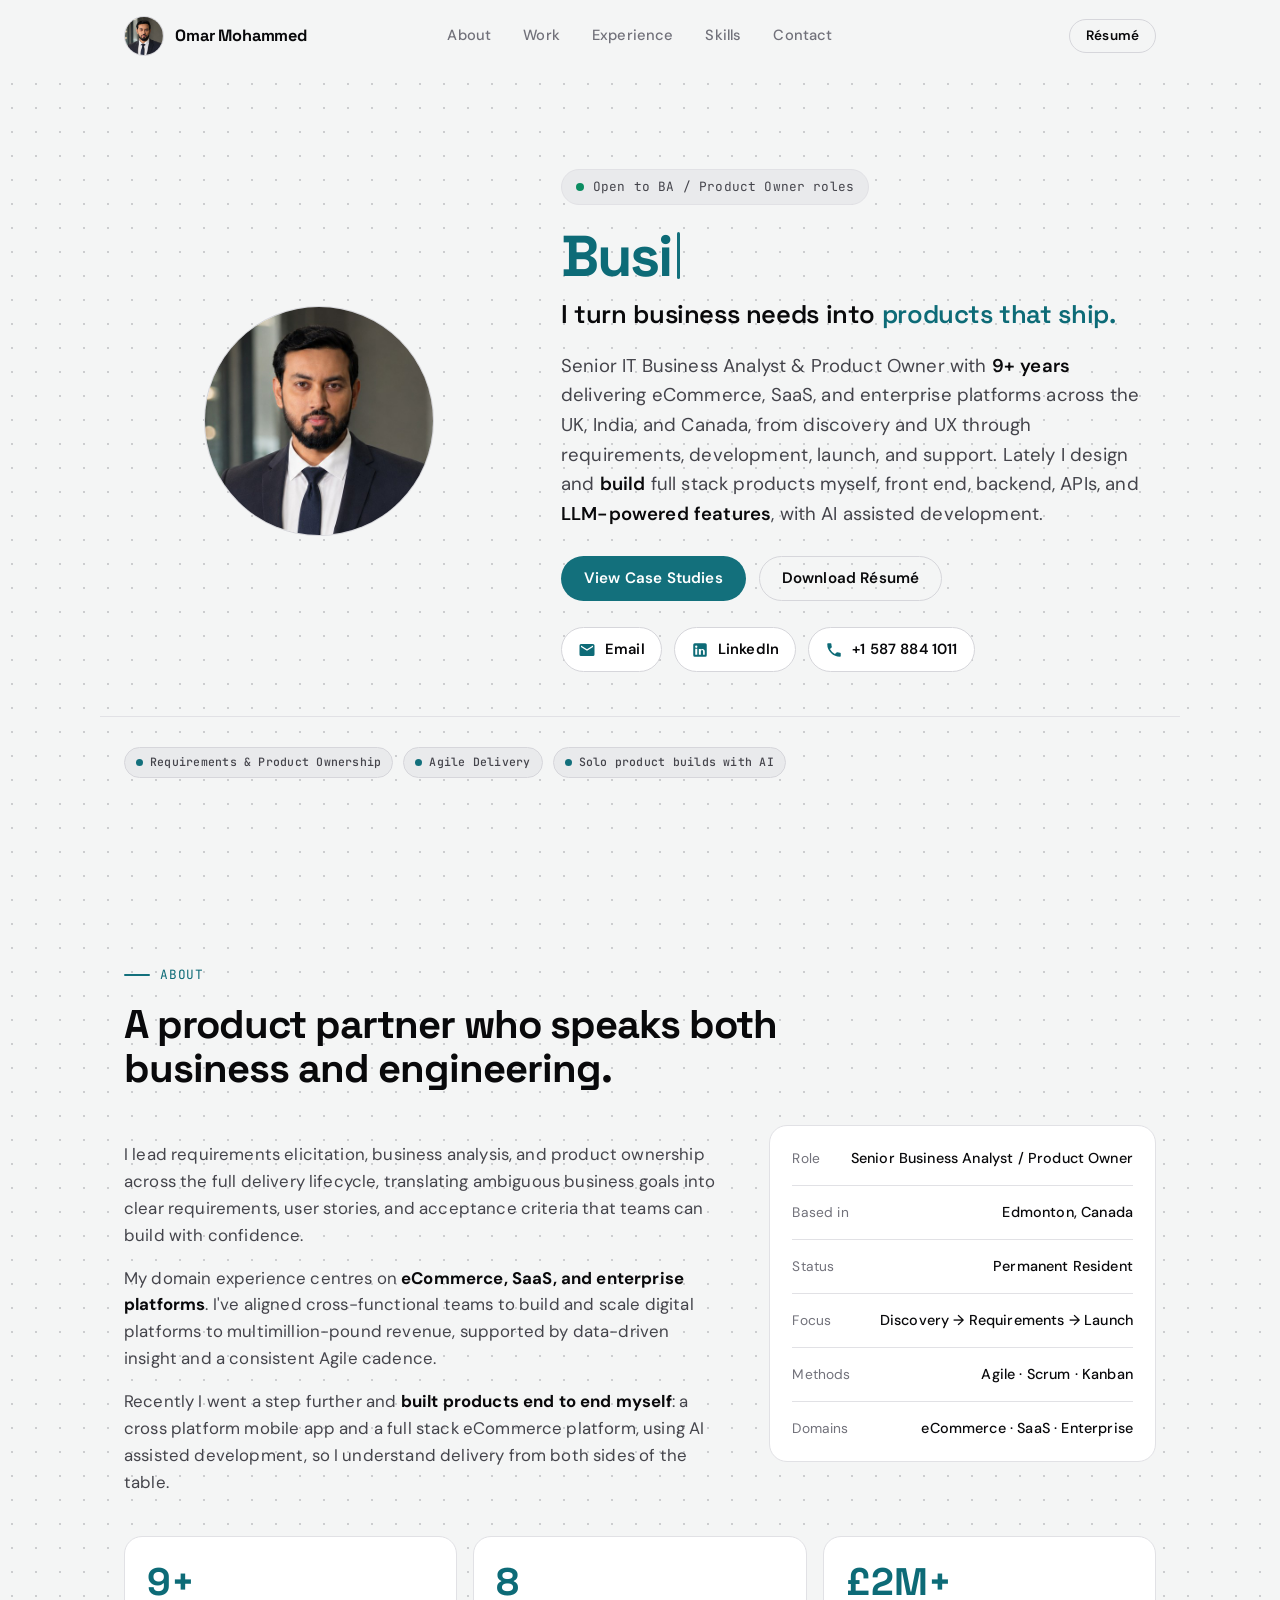
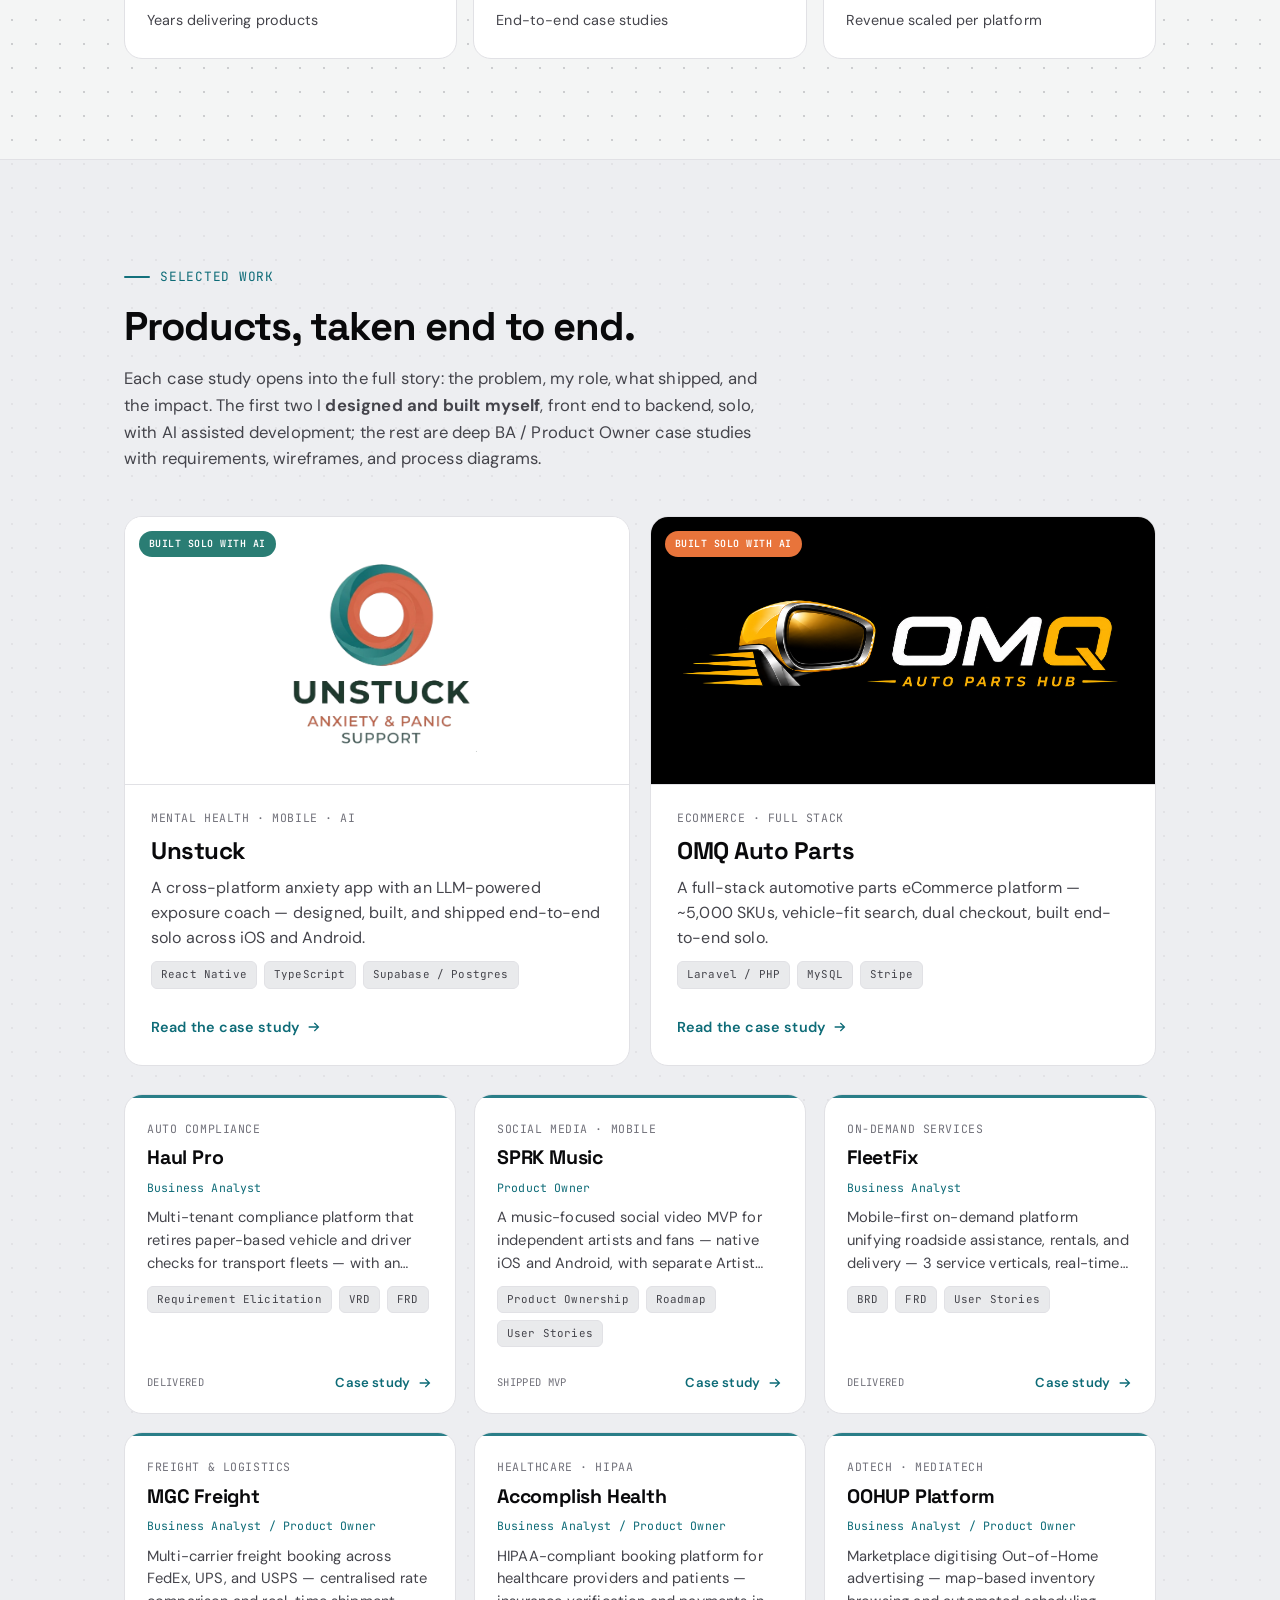
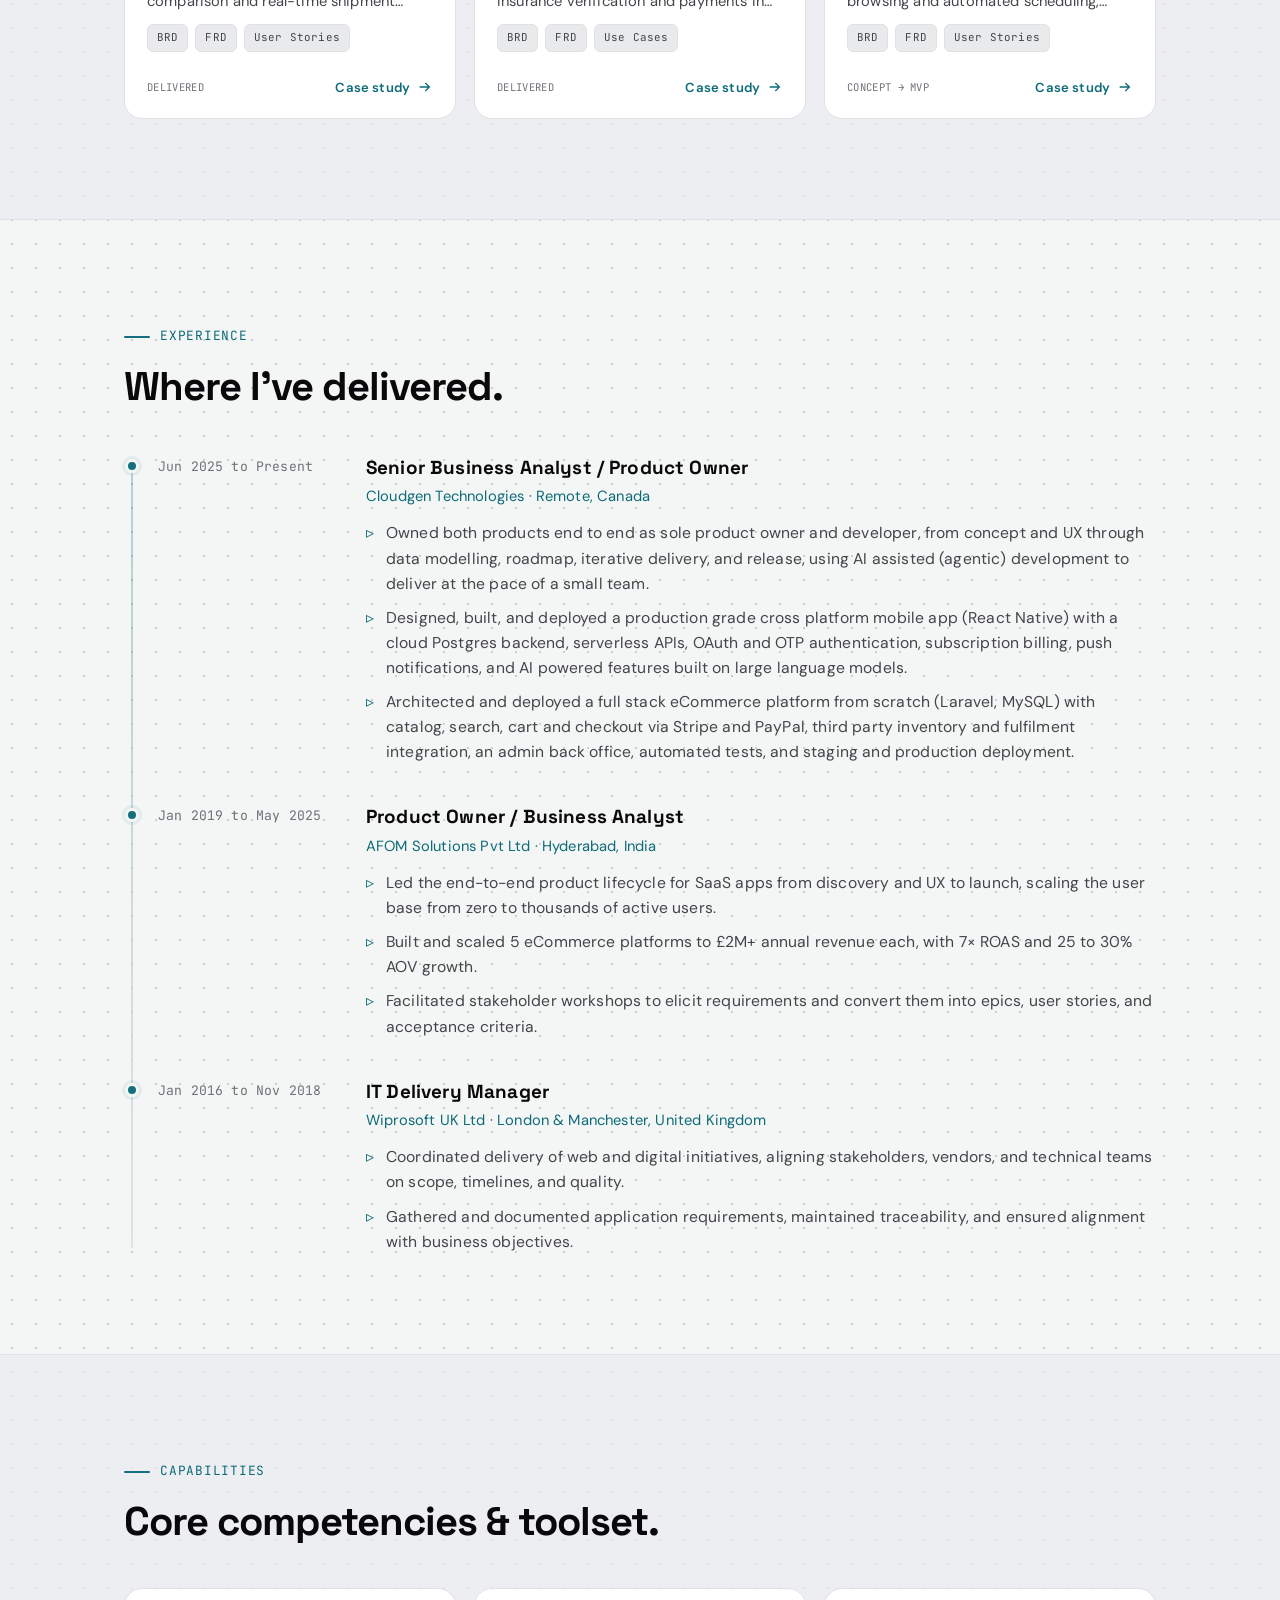
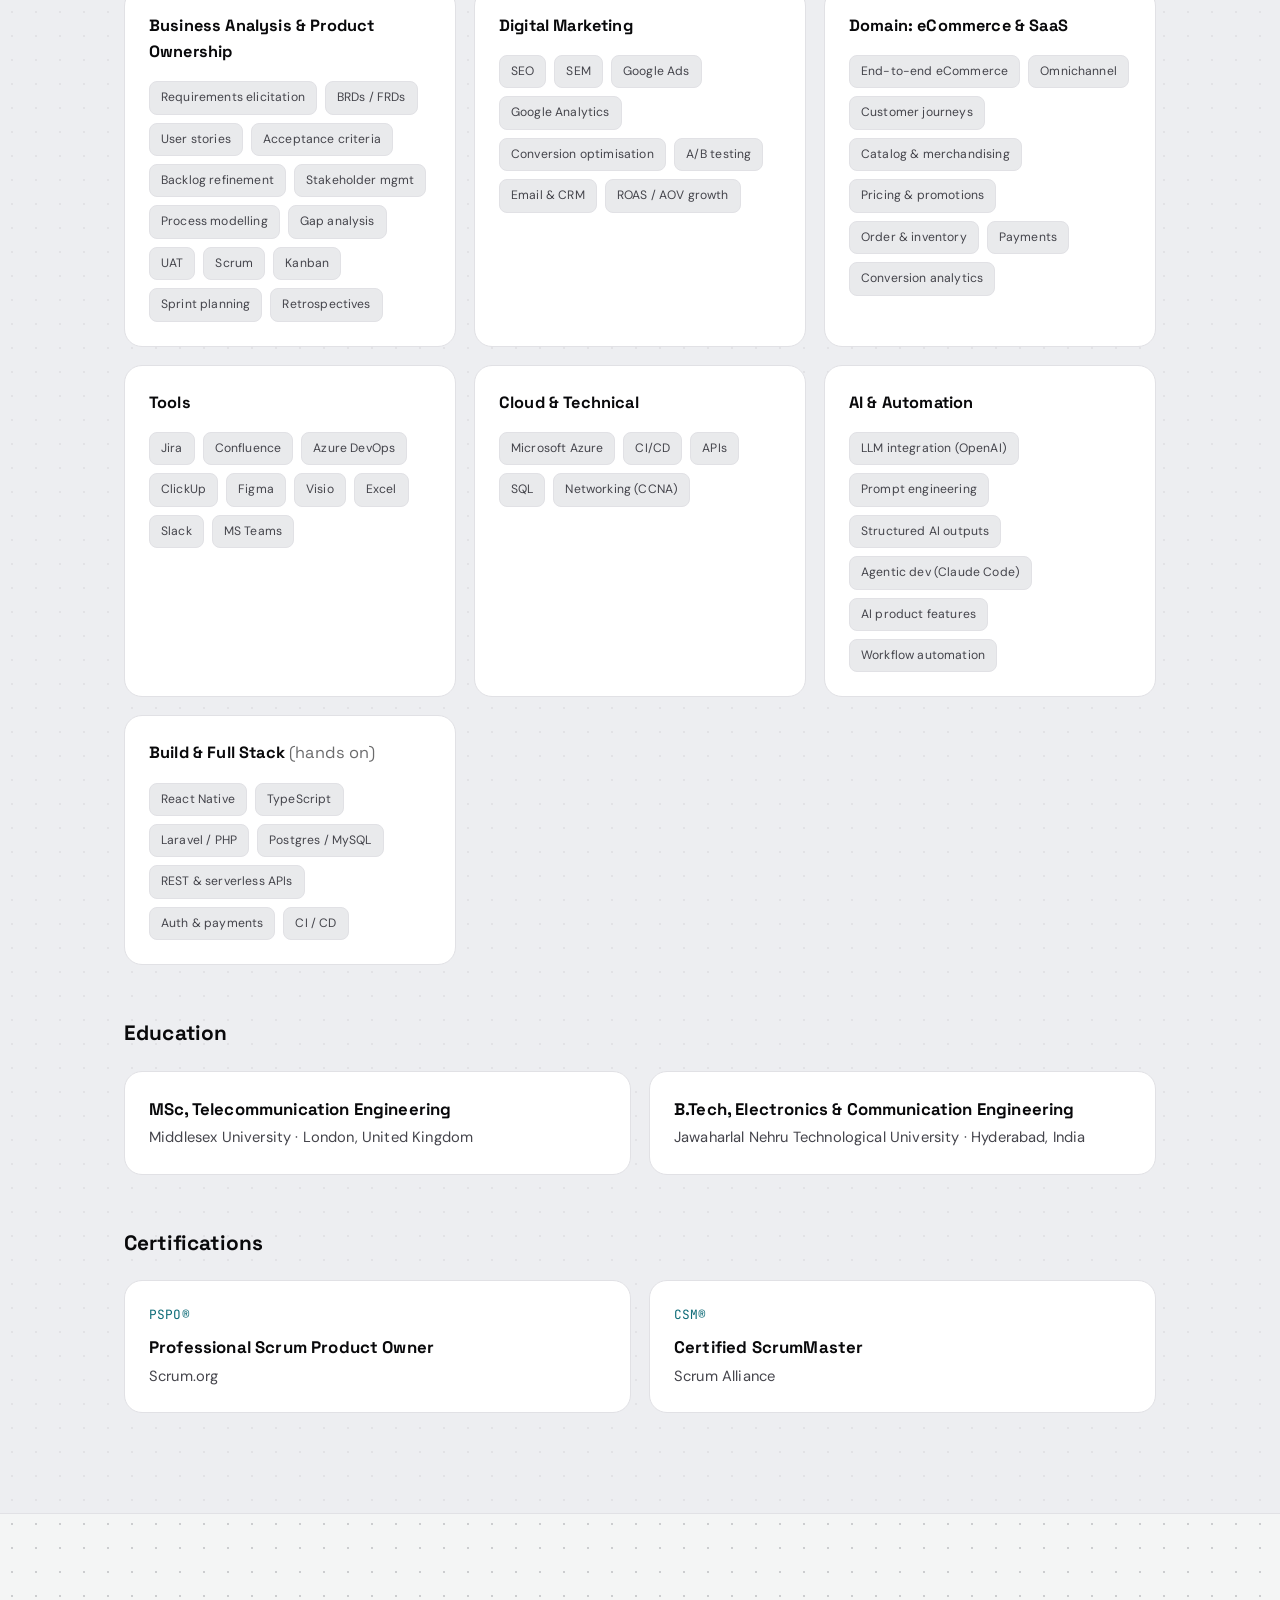
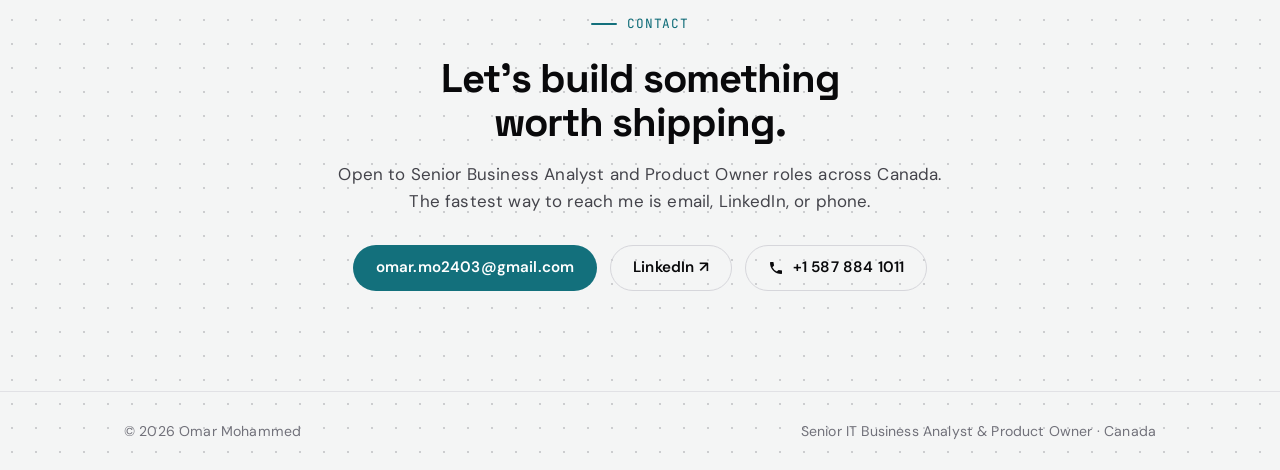
==== commit 2f9b1dbf: "Restrained redesign: spotlight + grid work cards with logo covers Strip orbs, gradients and heavy sh" ====
--- a/index.html
+++ b/index.html
@@ -56,8 +56,6 @@
   <main id="main">
     <!-- Hero -->
     <section class="hero" id="hero">
-      <div class="hero-orb a"></div>
-      <div class="hero-orb b"></div>
       <div class="container hero-inner">
         <div class="avatar-wrap">
           <div class="avatar-halo"></div>
@@ -92,8 +90,8 @@
       </div>
       <div class="container competencies">
         <span class="badge"><span class="badge-dot" style="color:var(--primary)"></span>Requirements &amp; Product Ownership</span>
-        <span class="badge"><span class="badge-dot" style="color:var(--success)"></span>Agile Delivery</span>
-        <span class="badge"><span class="badge-dot" style="color:var(--gold)"></span>Solo product builds with AI</span>
+        <span class="badge"><span class="badge-dot" style="color:var(--primary)"></span>Agile Delivery</span>
+        <span class="badge"><span class="badge-dot" style="color:var(--primary)"></span>Solo product builds with AI</span>
       </div>
     </section>
 
@@ -223,8 +221,8 @@
         <div class="education">
           <h3 class="education-title">Education</h3>
           <div class="education-grid">
-            <div class="edu-card reveal"><p class="edu-period">2012 to 2013</p><h4>MSc, Telecommunication Engineering</h4><p class="edu-org">Middlesex University · London, United Kingdom</p></div>
-            <div class="edu-card reveal"><p class="edu-period">2008 to 2012</p><h4>B.Tech, Electronics &amp; Communication Engineering</h4><p class="edu-org">Jawaharlal Nehru Technological University · Hyderabad, India</p></div>
+            <div class="edu-card reveal"><h4>MSc, Telecommunication Engineering</h4><p class="edu-org">Middlesex University · London, United Kingdom</p></div>
+            <div class="edu-card reveal"><h4>B.Tech, Electronics &amp; Communication Engineering</h4><p class="edu-org">Jawaharlal Nehru Technological University · Hyderabad, India</p></div>
           </div>
         </div>
 
@@ -256,7 +254,7 @@
   <footer class="site-footer">
     <div class="container footer-inner">
       <span>© <span id="year"></span> Omar Mohammed</span>
-      <span>Senior IT Business Analyst &amp; Product Owner · Edmonton, Canada</span>
+      <span>Senior IT Business Analyst &amp; Product Owner · Canada</span>
     </div>
   </footer>
 
--- a/css/styles.css
+++ b/css/styles.css
@@ -36,8 +36,8 @@
   --radius:        18px;
   --radius-sm:     12px;
   --maxw:          1080px;
-  --shadow:        0 18px 48px -24px rgba(18, 22, 38, 0.35);
-  --glow:          0 14px 36px -16px hsl(187 74% 28% / 0.35);
+  --shadow:        0 12px 30px -22px rgba(18, 22, 38, 0.18);
+  --glow:          none;
 
   --font:          'DM Sans', -apple-system, BlinkMacSystemFont, 'Segoe UI', sans-serif;
   --display:       'Space Grotesk', var(--font);
@@ -105,8 +105,8 @@
 }
 .btn:active { transform: translateY(1px); }
 .btn-sm { padding: 9px 16px; font-size: 0.85rem; }
-.btn-primary { background: var(--primary); color: var(--on-primary); box-shadow: var(--glow); }
-.btn-primary:hover { background: var(--primary-2); transform: translateY(-2px); box-shadow: 0 18px 44px -14px hsl(187 74% 28% / 0.5); }
+.btn-primary { background: var(--primary); color: var(--on-primary); }
+.btn-primary:hover { background: var(--primary-2); transform: translateY(-1px); }
 .btn-ghost { background: transparent; color: var(--fg); border-color: var(--border); }
 .btn-ghost:hover { border-color: var(--primary-bd); color: var(--primary-2); background: var(--primary-soft); }
 
@@ -115,7 +115,7 @@
   font-family: var(--mono); font-size: 0.8rem; color: var(--primary-2);
   letter-spacing: 0.06em; text-transform: uppercase; margin-bottom: 18px;
 }
-.section-label::before { content: ""; width: 26px; height: 2px; border-radius: 2px; background: var(--grad); }
+.section-label::before { content: ""; width: 26px; height: 2px; border-radius: 2px; background: var(--primary); }
 
 .section-title {
   font-family: var(--display); font-weight: 700;
@@ -126,17 +126,17 @@
 /* ===================================================================
    Header / Nav
    =================================================================== */
-.site-header { position: sticky; top: 0; z-index: 100; background: hsl(220 6% 96% / 0.8); border-bottom: 1px solid transparent; transition: background .25s, border-color .25s; }
-.site-header.scrolled { background: hsl(220 6% 96% / 0.92); border-bottom-color: var(--border); }
+.site-header { position: sticky; top: 0; z-index: 100; background: hsl(220 6% 96%); border-bottom: 1px solid transparent; transition: border-color .25s; }
+.site-header.scrolled { border-bottom-color: var(--border); }
 /* 3-zone grid: equal side columns keep the nav optically centered.
    Brand = avatar + name, always visible on the left. */
 .header-inner { display: grid; grid-template-columns: 1fr auto 1fr; align-items: center; height: 72px; }
 .brand { justify-self: start; display: inline-flex; align-items: center; gap: 11px; min-width: 0; }
 .brand-avatar {
-  flex: none; width: 40px; height: 40px; border-radius: 50%; padding: 2px;
-  background: var(--grad); box-shadow: 0 2px 10px rgba(18, 22, 38, 0.16);
-}
-.brand-avatar img { width: 100%; height: 100%; border-radius: 50%; object-fit: cover; display: block; border: 2px solid var(--bg); }
+  flex: none; width: 40px; height: 40px; border-radius: 50%; padding: 0;
+  background: none; box-shadow: none; border: 1px solid var(--border);
+}
+.brand-avatar img { width: 100%; height: 100%; border-radius: 50%; object-fit: cover; display: block; }
 .brand-name { font-family: var(--display); font-weight: 700; font-size: 1.02rem; letter-spacing: -0.01em; color: var(--fg); white-space: nowrap; }
 /* reveal on scroll (homepage) — or always show it (.show-brand, case-study pages) */
 .site-header.scrolled .brand,
@@ -160,7 +160,7 @@
    Hero
    =================================================================== */
 .hero { position: relative; padding: clamp(48px, 8vw, 96px) 0 clamp(52px, 7vw, 80px); overflow: hidden; }
-.hero-orb { position: absolute; width: 540px; height: 540px; border-radius: 50%; filter: blur(96px); opacity: .28; pointer-events: none; z-index: 0; }
+.hero-orb { display: none; }
 .hero-orb.a { background: hsl(187 86% 58%); top: -180px; right: -120px; animation: float1 9s ease-in-out infinite; }
 .hero-orb.b { background: hsl(270 88% 72%); bottom: -220px; left: -140px; opacity: .24; animation: float2 12s ease-in-out infinite; }
 @keyframes float1 { 0%,100% { transform: translate(0,0); } 50% { transform: translate(-24px, 22px); } }
@@ -169,17 +169,17 @@
 .hero-inner { position: relative; z-index: 1; display: grid; grid-template-columns: 0.85fr 1.3fr; gap: 48px; align-items: center; }
 
 .avatar-wrap { position: relative; width: clamp(160px, 24vw, 230px); aspect-ratio: 1; margin-inline: auto; }
-.avatar-ring { position: absolute; inset: 0; border-radius: 50%; padding: 3px; background: var(--grad); box-shadow: var(--shadow); }
-.avatar-ring img { width: 100%; height: 100%; border-radius: 50%; object-fit: cover; background: var(--card); border: 4px solid var(--bg); }
-.avatar-halo { position: absolute; inset: -16%; border-radius: 50%; z-index: -1; filter: blur(38px); background: radial-gradient(circle, var(--primary-soft), transparent 70%); }
-.avatar-badge { position: absolute; bottom: 6%; right: 6%; width: 42px; height: 42px; border-radius: 50%; background: var(--grad); display: grid; place-items: center; border: 3px solid var(--bg); color: var(--on-primary); }
+.avatar-ring { position: absolute; inset: 0; border-radius: 50%; padding: 0; background: none; box-shadow: none; }
+.avatar-ring img { width: 100%; height: 100%; border-radius: 50%; object-fit: cover; background: var(--card); border: 1px solid var(--border); }
+.avatar-halo { display: none; }
+.avatar-badge { display: none; }
 
 .hero-eyebrow { display: inline-flex; align-items: center; gap: 9px; font-family: var(--mono); font-size: 0.8rem; color: var(--muted); background: var(--bg-2); border: 1px solid var(--border-soft); padding: 7px 14px; border-radius: 999px; margin-bottom: 22px; }
 .status-dot { width: 8px; height: 8px; border-radius: 50%; background: var(--success); box-shadow: 0 0 0 0 rgba(74,222,128,.6); animation: pulse 2.4s infinite; }
 @keyframes pulse { 0% { box-shadow: 0 0 0 0 rgba(74,222,128,.5); } 70% { box-shadow: 0 0 0 9px rgba(74,222,128,0); } 100% { box-shadow: 0 0 0 0 rgba(74,222,128,0); } }
 
 .hero-title { font-family: var(--display); font-size: clamp(2.3rem, 5vw, 3.6rem); line-height: 1.04; letter-spacing: -0.035em; font-weight: 700; margin-bottom: 22px; }
-.grad-text { background: var(--grad); -webkit-background-clip: text; background-clip: text; color: transparent; }
+.grad-text { color: var(--primary-2); }
 
 /* hero: animated typewriter role */
 .type-line { display: block; }
@@ -213,7 +213,7 @@
 .hero-link svg { flex: none; color: var(--primary-2); }
 .hero-link:hover {
   color: var(--primary-2); border-color: var(--primary-bd); background: var(--primary-soft);
-  transform: translateY(-2px); box-shadow: 0 8px 20px -12px hsl(187 74% 28% / 0.4);
+  transform: translateY(-1px);
 }
 
 /* competency badges row */
@@ -245,43 +245,46 @@
 /* ===================================================================
    Project cards
    =================================================================== */
-.project-list { display: flex; flex-direction: column; gap: 22px; margin-top: 44px; }
-.project-card {
-  --t: var(--primary);
-  display: grid; grid-template-columns: 300px 1fr; background: var(--card);
-  border: 1px solid var(--border-soft); border-radius: var(--radius); overflow: hidden;
-  transition: transform .22s ease, border-color .22s ease, background .22s ease;
-}
-.project-card:hover { transform: translateY(-4px); border-color: color-mix(in srgb, var(--t) 45%, var(--border)); background: var(--card-2); }
-.project-cover { position: relative; overflow: hidden; min-height: 200px; background: var(--bg-2); }
-/* Covers are brand logos: contain them on the per-project tile (set inline
-   from coverBg) with padding so they're never cropped or tinted. */
-.project-cover img { width: 100%; height: 100%; object-fit: contain; padding: 22px; transition: transform .45s ease; }
-.project-card:hover .project-cover img { transform: scale(1.04); }
-.cover-badges { position: absolute; top: 14px; left: 14px; right: 14px; display: flex; flex-wrap: wrap; gap: 8px; z-index: 2; }
-.cover-badges .badge { background: hsl(0 0% 100% / 0.88); border-color: var(--border); color: var(--fg); }
-
-/* Featured "built solo" cards — lift the two flagship products above the BA case studies */
-.project-card.featured { border-color: color-mix(in srgb, var(--t) 42%, var(--border)); box-shadow: 0 20px 44px -28px color-mix(in srgb, var(--t) 55%, transparent); }
-.project-card.featured:hover { border-color: color-mix(in srgb, var(--t) 60%, var(--border)); box-shadow: 0 26px 54px -26px color-mix(in srgb, var(--t) 62%, transparent); }
-.card-flag { position: absolute; top: 14px; left: 14px; z-index: 3; display: inline-flex; align-items: center; gap: 5px; padding: 5px 11px 5px 9px; border-radius: 999px; font-family: var(--mono); font-size: 0.64rem; font-weight: 600; letter-spacing: 0.04em; text-transform: uppercase; color: #fff; background: var(--t); box-shadow: 0 8px 18px -8px color-mix(in srgb, var(--t) 70%, transparent); }
-.card-flag::before { content: "\2605"; font-size: 0.72rem; line-height: 1; }
-
-.project-body { padding: 26px 28px; display: flex; flex-direction: column; }
-.project-top { display: flex; align-items: center; justify-content: space-between; gap: 14px; margin-bottom: 12px; }
-.project-title { font-family: var(--display); font-size: 1.55rem; font-weight: 700; letter-spacing: -0.02em; }
-.project-role { font-size: 0.78rem; color: var(--primary-2); font-weight: 600; font-family: var(--mono); white-space: nowrap; }
-.project-tagline { color: var(--muted); font-size: 1rem; }
-.project-metrics { display: flex; flex-wrap: wrap; gap: 22px; margin: 18px 0; }
+.project-list { display: flex; flex-direction: column; gap: 28px; margin-top: 44px; }
+
+/* shared card atoms */
+.card-domain { font-family: var(--mono); font-size: 0.72rem; letter-spacing: 0.05em; text-transform: uppercase; color: var(--dim); }
+.ptags { display: flex; flex-wrap: wrap; gap: 7px; }
+.ptag { font-family: var(--mono); font-size: 0.68rem; color: var(--muted); background: var(--bg-2); border: 1px solid var(--border-soft); padding: 4px 9px; border-radius: 6px; white-space: nowrap; }
+.card-foot { margin-top: auto; padding-top: 16px; display: flex; align-items: center; justify-content: space-between; gap: 12px; }
+.project-cta { font-size: 0.9rem; font-weight: 600; color: var(--primary-2); display: inline-flex; align-items: center; gap: 7px; white-space: nowrap; }
+.project-cta.sm { font-size: 0.82rem; }
+.project-cta svg { transition: transform .2s; }
+
+/* Spotlight — the two solo-built flagship products */
+.spotlight-row { display: grid; grid-template-columns: repeat(2, 1fr); gap: 20px; }
+.spot-card { --t: var(--primary); display: flex; flex-direction: column; background: var(--card); border: 1px solid var(--border-soft); border-radius: var(--radius); overflow: hidden; transition: transform .2s ease, border-color .2s ease; }
+.spot-card:hover { transform: translateY(-3px); border-color: color-mix(in srgb, var(--t) 40%, var(--border)); }
+.spot-card:hover .project-cta svg { transform: translateX(4px); }
+.spot-media { position: relative; height: 268px; background: var(--card-2); overflow: hidden; border-bottom: 1px solid var(--border-soft); padding: 32px; }
+.spot-media img { width: 100%; height: 100%; object-fit: contain; }
+.spot-flag { position: absolute; top: 14px; left: 14px; z-index: 2; font-family: var(--mono); font-size: 0.62rem; font-weight: 600; letter-spacing: 0.05em; text-transform: uppercase; color: #fff; background: var(--t); padding: 5px 10px; border-radius: 999px; }
+.spot-body { padding: 24px 26px 26px; display: flex; flex-direction: column; gap: 11px; flex: 1; }
+.spot-title { font-family: var(--display); font-size: 1.5rem; font-weight: 700; letter-spacing: -0.02em; line-height: 1.12; }
+.spot-tagline { color: var(--muted); font-size: 1rem; line-height: 1.55; }
+
+/* Grid — the BA / Product Owner case studies (metadata-forward, no thumbnail) */
+.grid-row { display: grid; grid-template-columns: repeat(3, 1fr); gap: 18px; }
+.grid-card { --t: var(--primary); display: flex; flex-direction: column; background: var(--card); border: 1px solid var(--border-soft); border-radius: var(--radius); overflow: hidden; transition: transform .2s ease, border-color .2s ease; }
+.grid-card::before { content: ""; display: block; height: 3px; background: var(--primary); opacity: .9; }
+.grid-card:hover { transform: translateY(-3px); border-color: var(--primary-bd); }
+.grid-card:hover .project-cta svg { transform: translateX(4px); }
+.grid-body { padding: 22px 22px 20px; display: flex; flex-direction: column; gap: 9px; flex: 1; }
+.grid-title { font-family: var(--display); font-size: 1.22rem; font-weight: 700; letter-spacing: -0.01em; line-height: 1.15; }
+.grid-role { font-family: var(--mono); font-size: 0.72rem; color: var(--primary-2); }
+.grid-tagline { color: var(--muted); font-size: 0.92rem; line-height: 1.55; display: -webkit-box; -webkit-line-clamp: 3; -webkit-box-orient: vertical; overflow: hidden; }
+.grid-card .ptags { margin-top: 2px; }
+.grid-status { font-family: var(--mono); font-size: 0.66rem; color: var(--dim); text-transform: uppercase; letter-spacing: 0.03em; white-space: nowrap; }
+
+/* .pm / .pm-v / .pm-l are used by the case-study page (project.html) */
 .pm { display: flex; flex-direction: column; }
 .pm-v { font-family: var(--display); font-weight: 700; color: var(--fg); font-size: 1.05rem; line-height: 1.1; }
-.pm-l { font-size: 0.74rem; color: var(--dim); margin-top: 3px; }
-.project-tags { display: flex; flex-wrap: wrap; gap: 7px; margin-top: auto; }
-.project-foot { display: flex; flex-wrap: wrap; align-items: center; justify-content: space-between; gap: 8px 18px; margin-top: 20px; padding-top: 18px; border-top: 1px solid var(--border-soft); }
-.project-cta { font-size: 0.9rem; font-weight: 600; color: var(--primary-2); display: inline-flex; align-items: center; gap: 8px; white-space: nowrap; }
-.project-cta svg { transition: transform .2s; }
-.project-card:hover .project-cta svg { transform: translateX(4px); }
-.project-docs-note { font-size: 0.8rem; color: var(--dim); font-family: var(--mono); white-space: nowrap; }
+.pm-l { font-size: 0.74rem; color: var(--dim); margin-top: 4px; font-family: var(--mono); letter-spacing: 0.01em; }
 
 /* ===================================================================
    Timeline
@@ -356,6 +359,16 @@
 .detail-cover img {
   width: auto; max-width: 100%; max-height: 440px;
   object-fit: contain; border-radius: 10px;
+}
+/* Showcase variant: 4-up row of marketing screenshots (portrait phones) */
+.detail-cover--showcase {
+  display: grid; grid-template-columns: repeat(4, 1fr); gap: 18px;
+  place-items: stretch; padding: 28px;
+}
+.detail-cover--showcase img {
+  width: 100%; max-width: none; max-height: none;
+  aspect-ratio: 9 / 16; object-fit: cover; border-radius: 14px;
+  box-shadow: 0 18px 36px -22px hsl(240 10% 10% / 0.35);
 }
 
 .detail-body { padding: 20px 0 40px; }
@@ -435,18 +448,18 @@
   .hero-eyebrow, .hero-actions, .hero-links, .competencies { justify-content: center; }
   .avatar-wrap { order: -1; }
   .about-grid { grid-template-columns: 1fr; gap: 26px; }
-  .project-card { grid-template-columns: 1fr; }
-  .project-body { min-width: 0; }                /* let the 1fr column shrink to the viewport */
-  .project-top { flex-wrap: wrap; }              /* title + role stack instead of forcing width */
-  .project-role { white-space: normal; }         /* long role text was forcing card overflow */
-  .project-cover { min-height: 200px; aspect-ratio: 16/9; }
+  .spotlight-row { grid-template-columns: 1fr; }   /* solo builds stack */
+  .grid-row { grid-template-columns: repeat(2, 1fr); }   /* BA case studies: 2-up on tablet */
   .skills-grid { grid-template-columns: repeat(2, 1fr); }
   .detail-grid { grid-template-columns: 1fr; gap: 30px; }
   .detail-aside { position: static; }
+  .detail-cover--showcase { grid-template-columns: repeat(2, 1fr); gap: 14px; }
 }
 @media (max-width: 640px) {
   .container { padding-inline: 18px; }
   .stat-strip { grid-template-columns: 1fr; }
+  .grid-row { grid-template-columns: 1fr; }   /* BA case studies: single column on phones */
+  .spot-media { height: 220px; }
   .timeline-item { grid-template-columns: 1fr; gap: 6px; }
   .timeline-period { padding-top: 0; }
   .skills-grid, .education-grid { grid-template-columns: 1fr; }
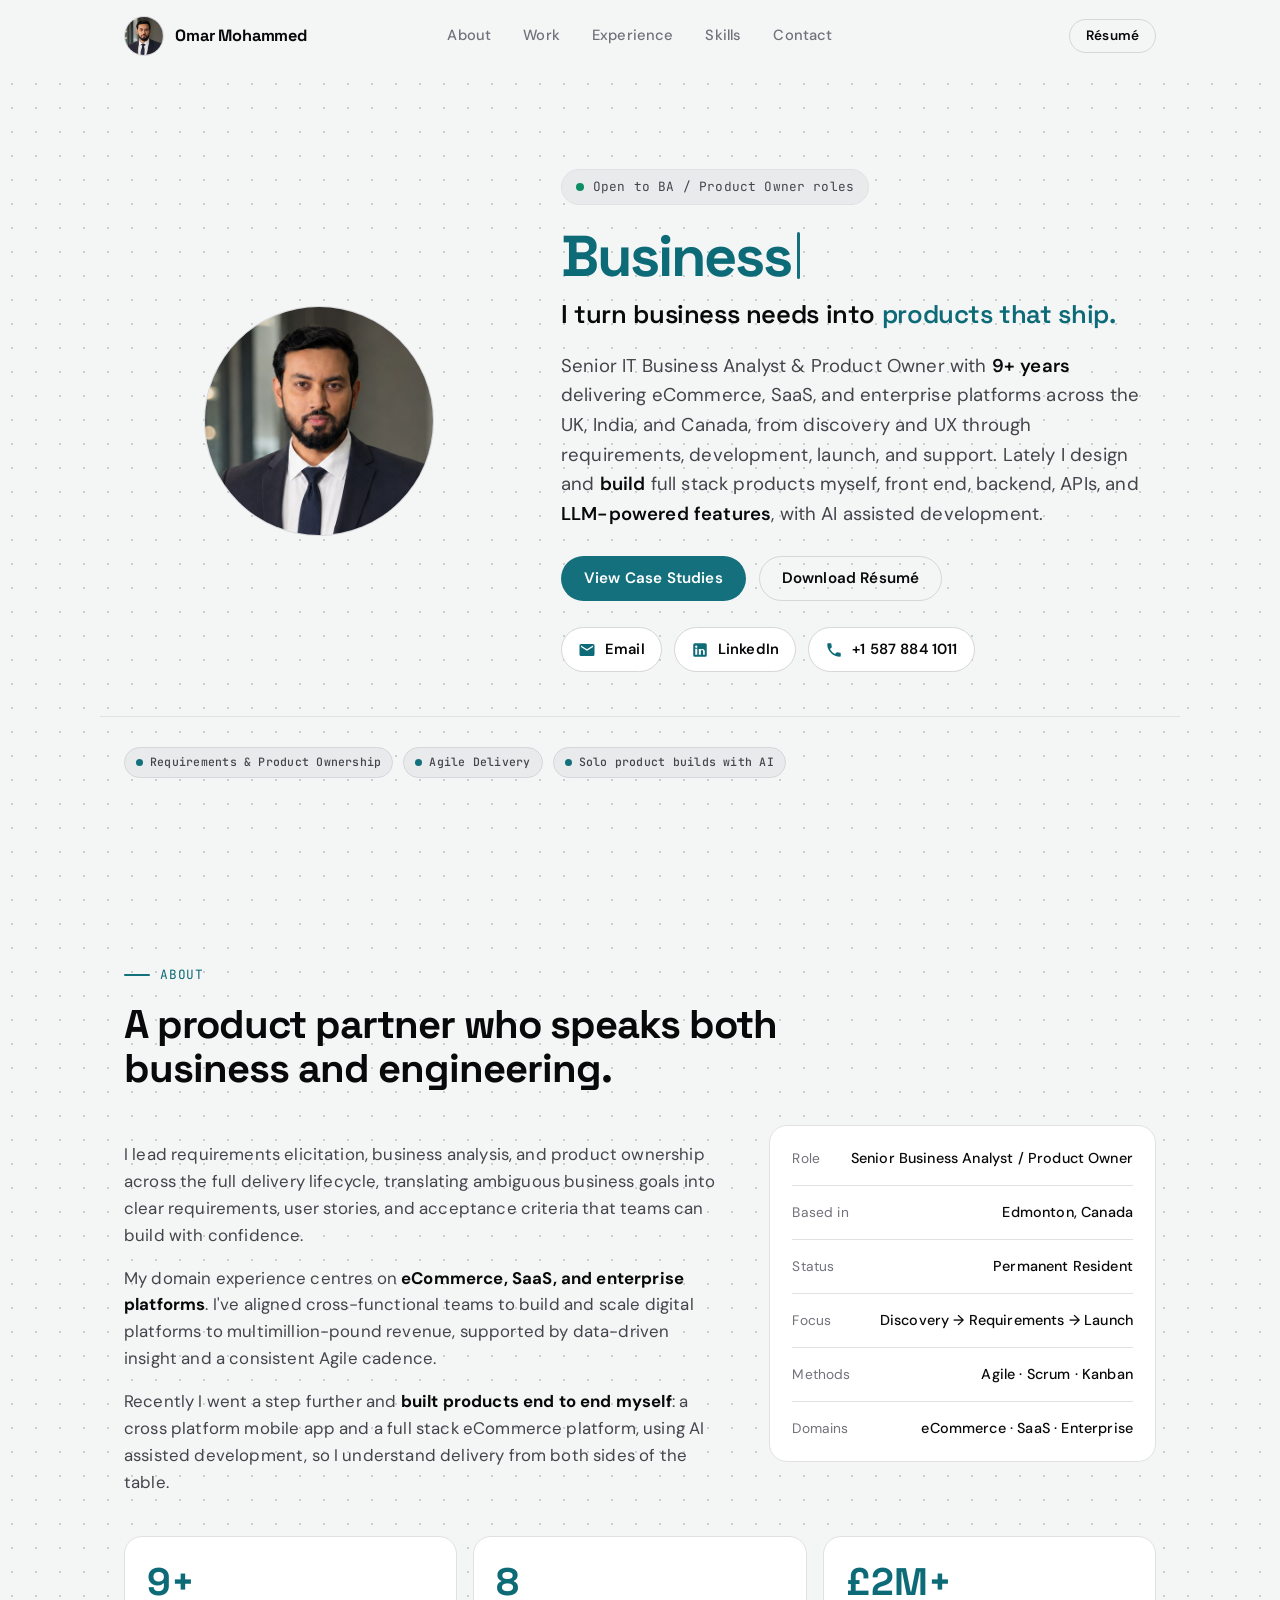
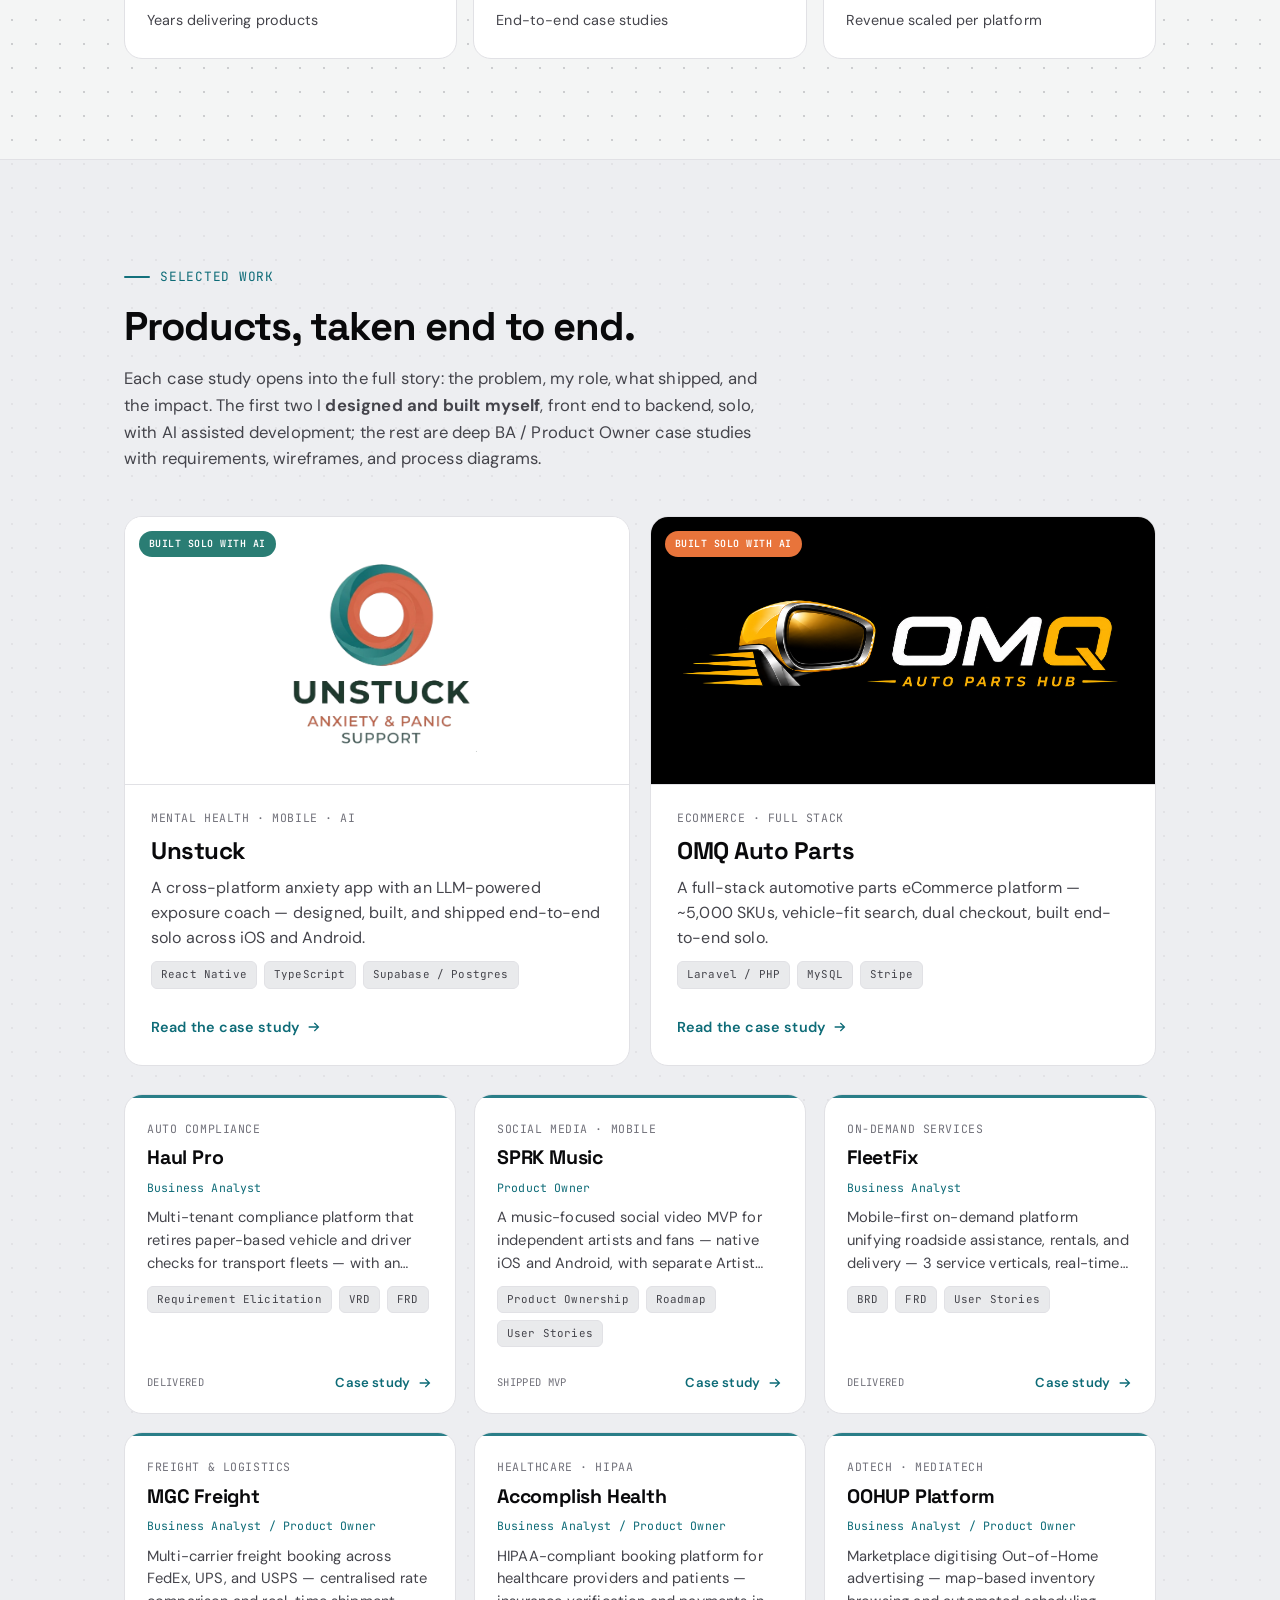
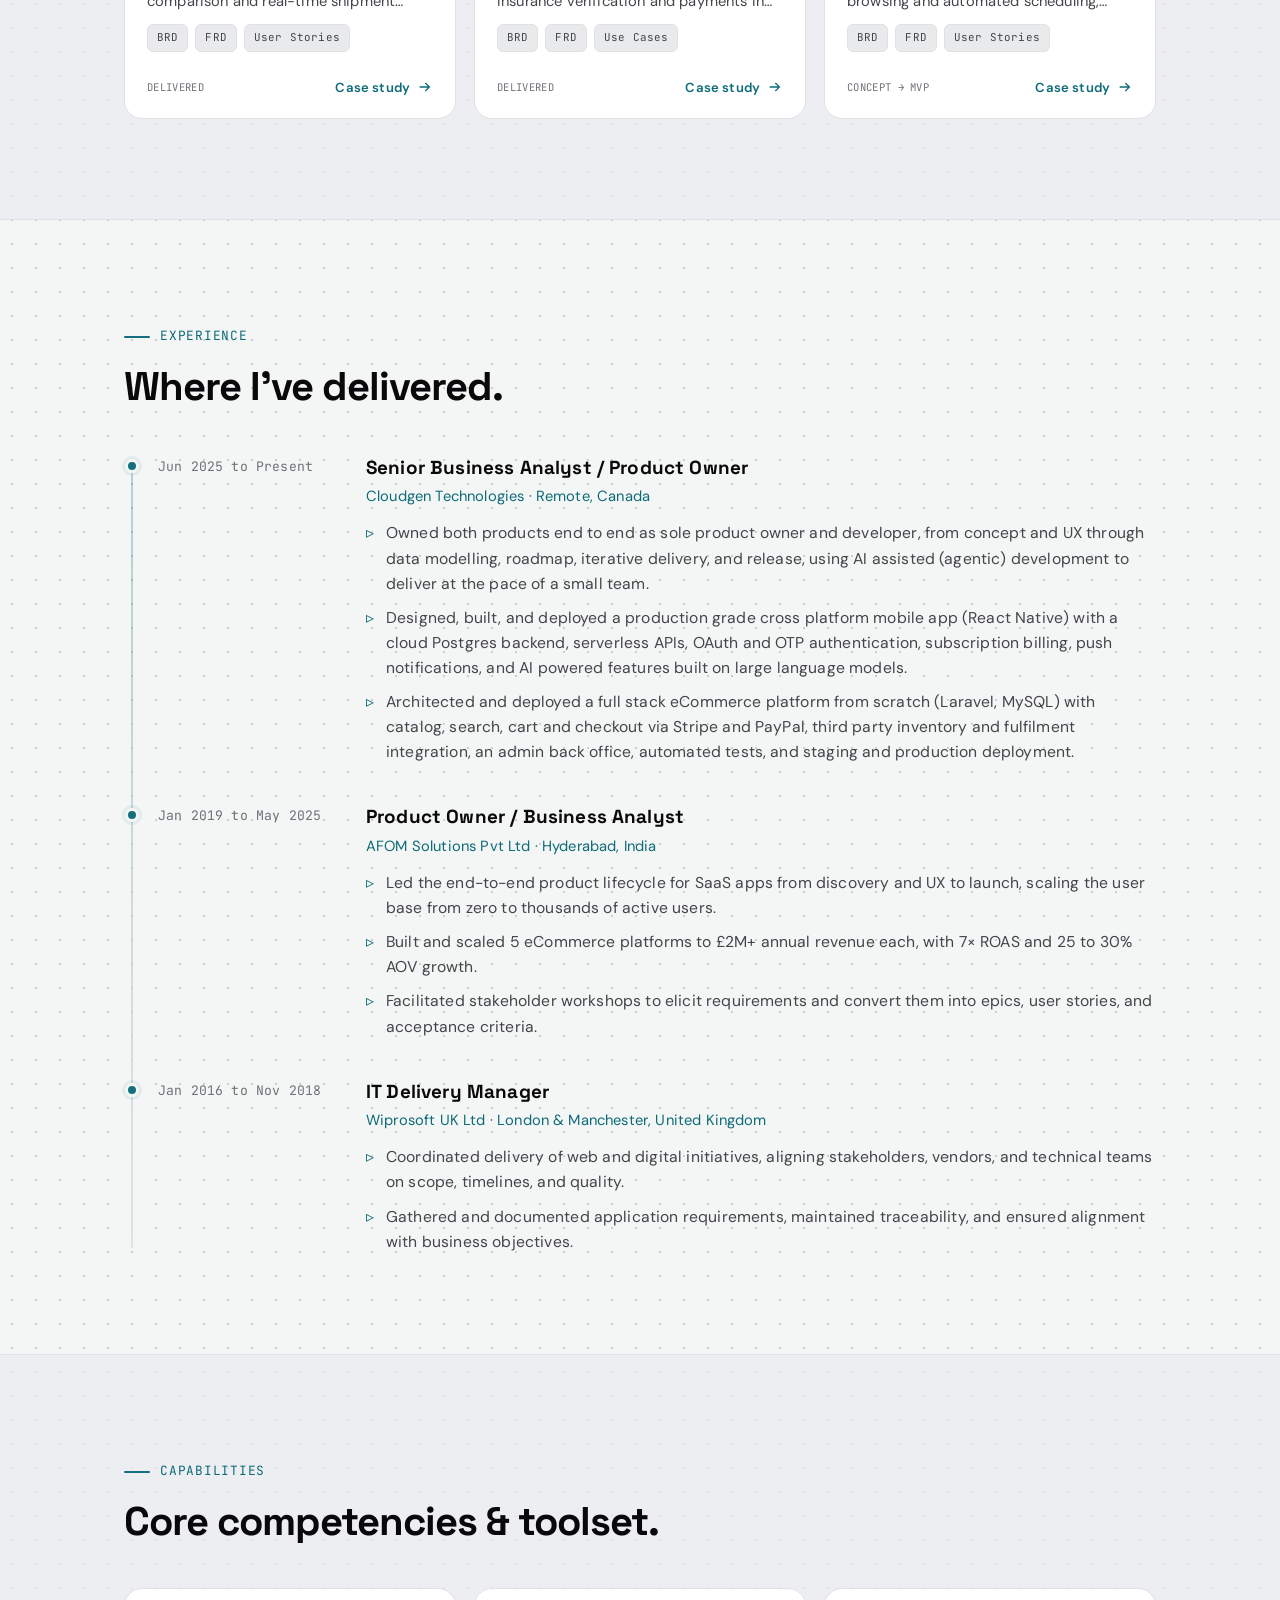
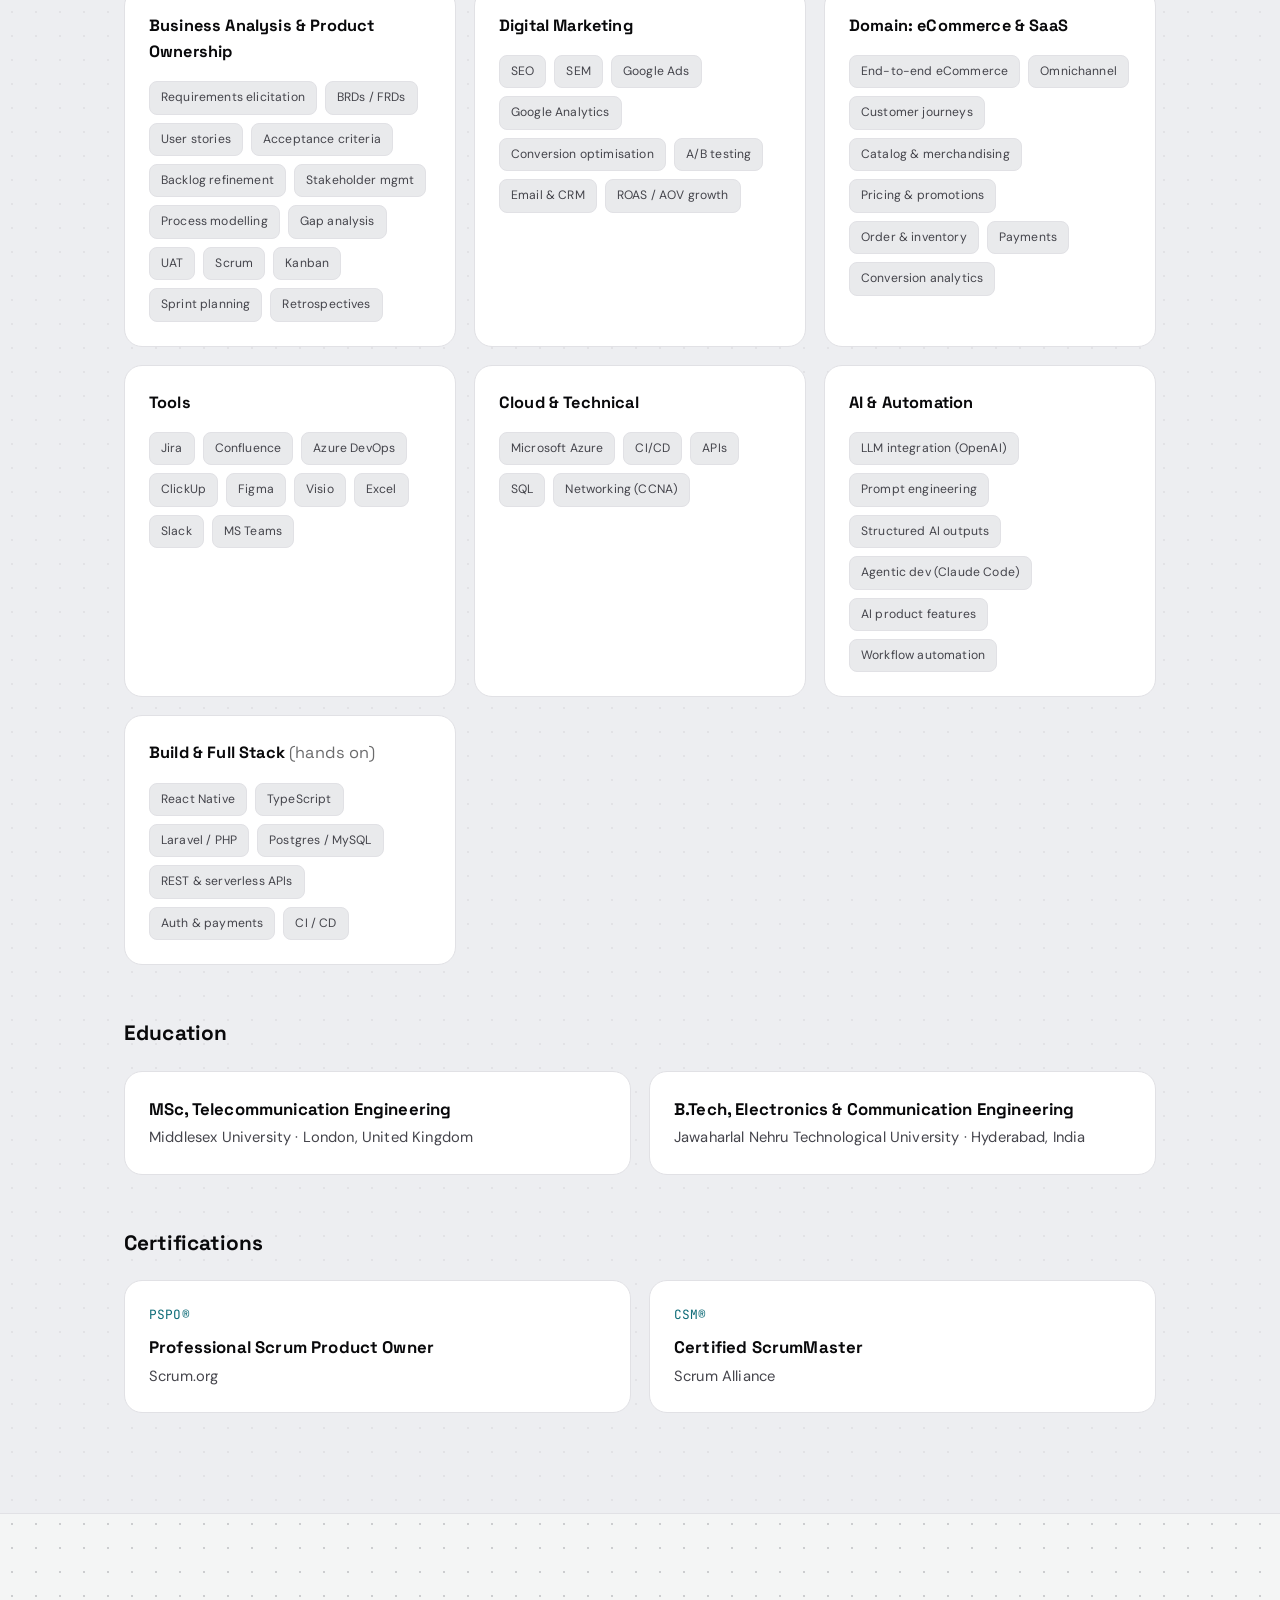
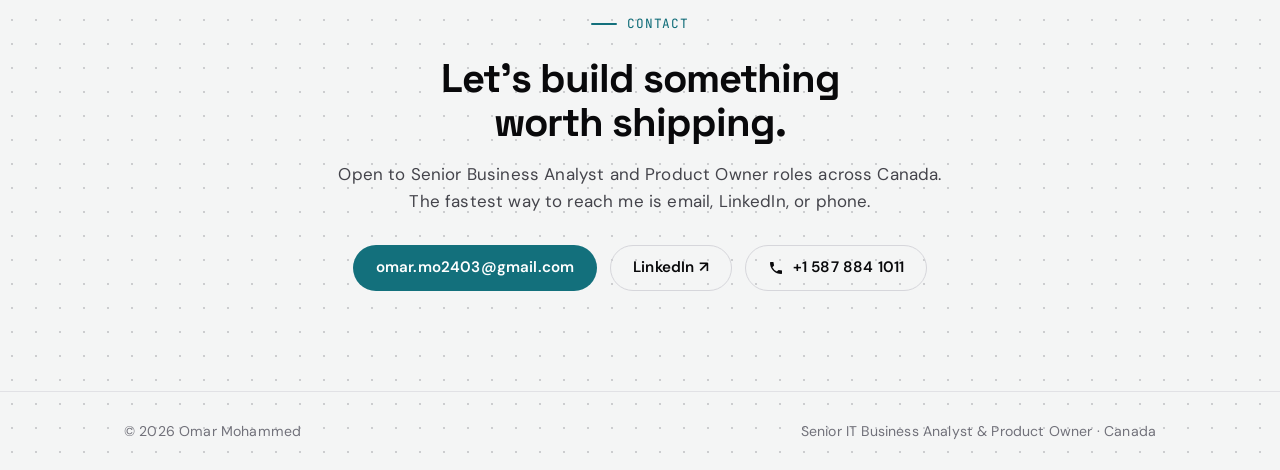
==== commit 9c6e5fc3: "Add Microsoft Clarity (analytics + heatmaps) to both pages Co-Authored-By: Claude Opus 4.8 (1M conte" ====
--- a/index.html
+++ b/index.html
@@ -21,6 +21,14 @@
   <link rel="preconnect" href="https://fonts.gstatic.com" crossorigin />
   <link href="https://fonts.googleapis.com/css2?family=DM+Sans:wght@400;500;600;700&family=Space+Grotesk:wght@500;600;700&family=JetBrains+Mono:wght@400;500&display=swap" rel="stylesheet" />
   <link rel="stylesheet" href="css/styles.css" />
+  <!-- Microsoft Clarity (analytics + heatmaps) -->
+  <script type="text/javascript">
+    (function(c,l,a,r,i,t,y){
+        c[a]=c[a]||function(){(c[a].q=c[a].q||[]).push(arguments)};
+        t=l.createElement(r);t.async=1;t.src="https://www.clarity.ms/tag/"+i;
+        y=l.getElementsByTagName(r)[0];y.parentNode.insertBefore(t,y);
+    })(window, document, "clarity", "script", "xeuh2djdi4");
+  </script>
 </head>
 <body>
   <a class="skip-link" href="#main">Skip to content</a>
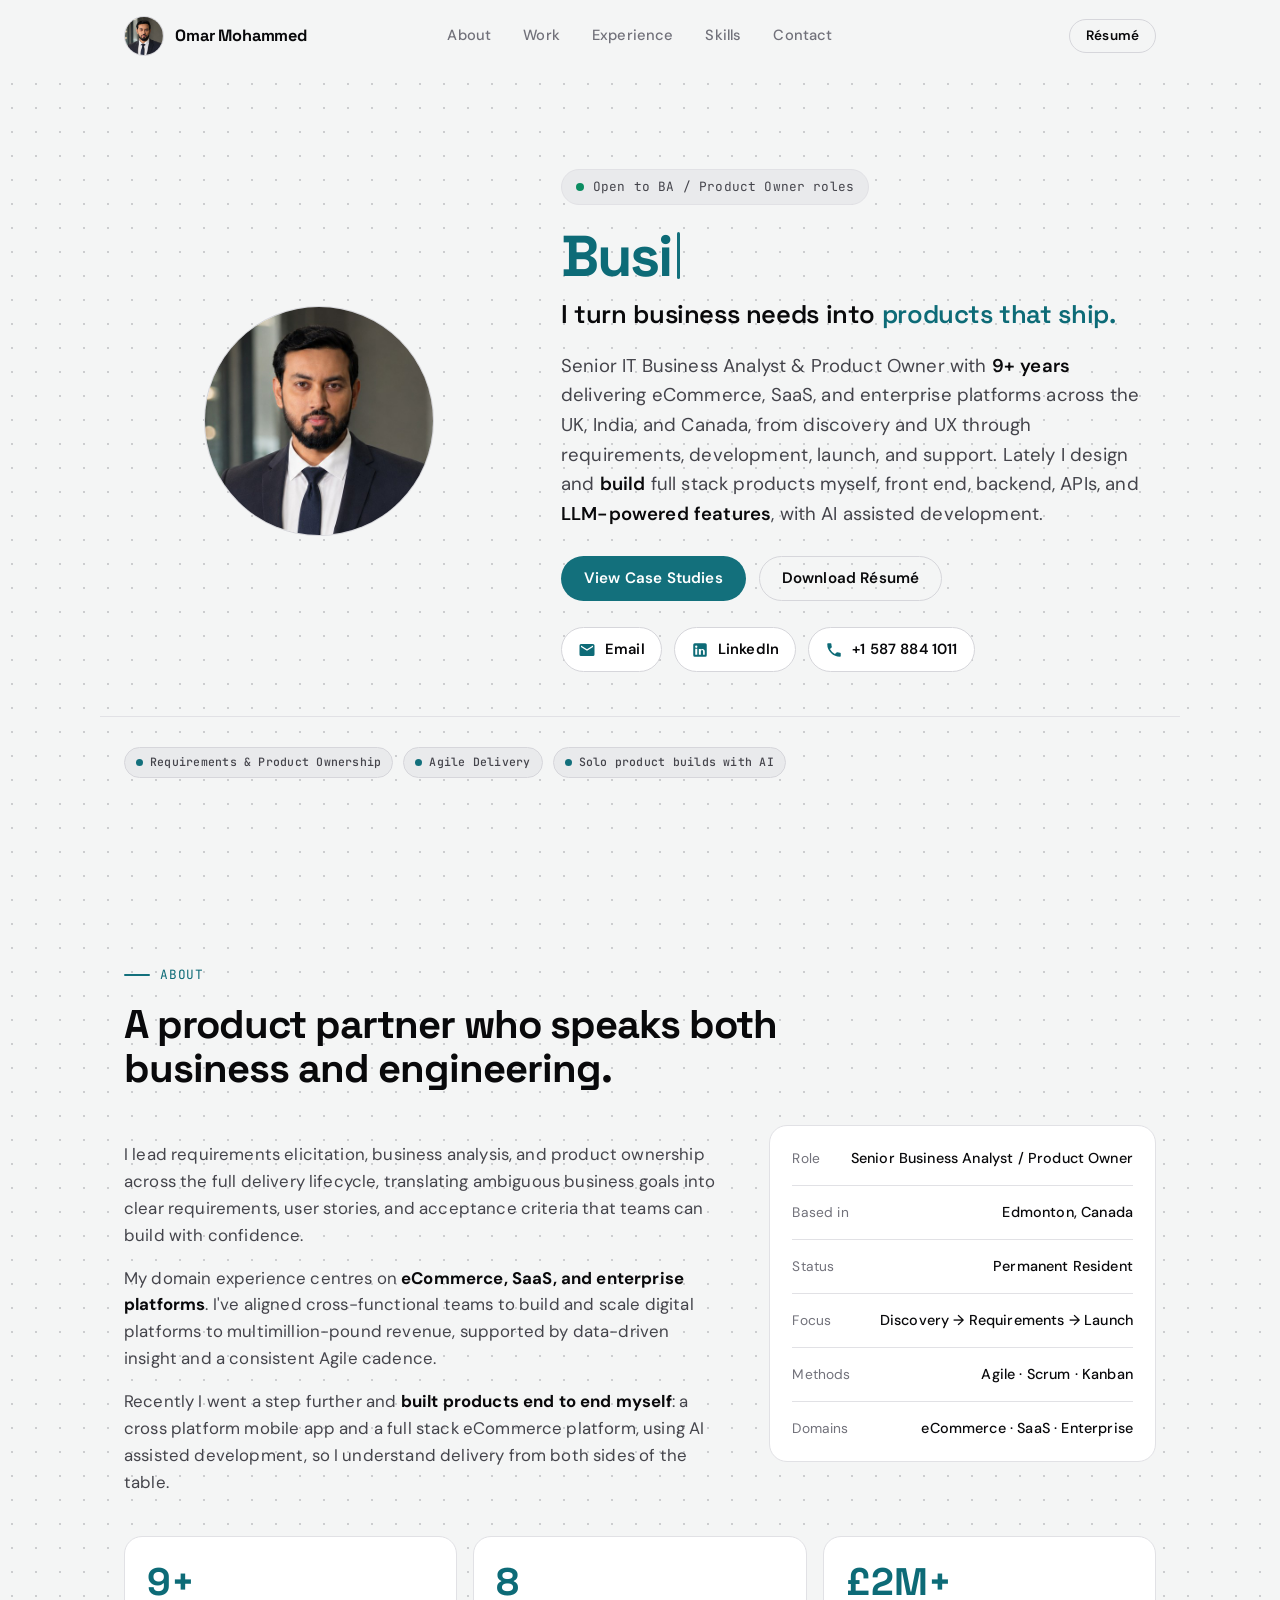
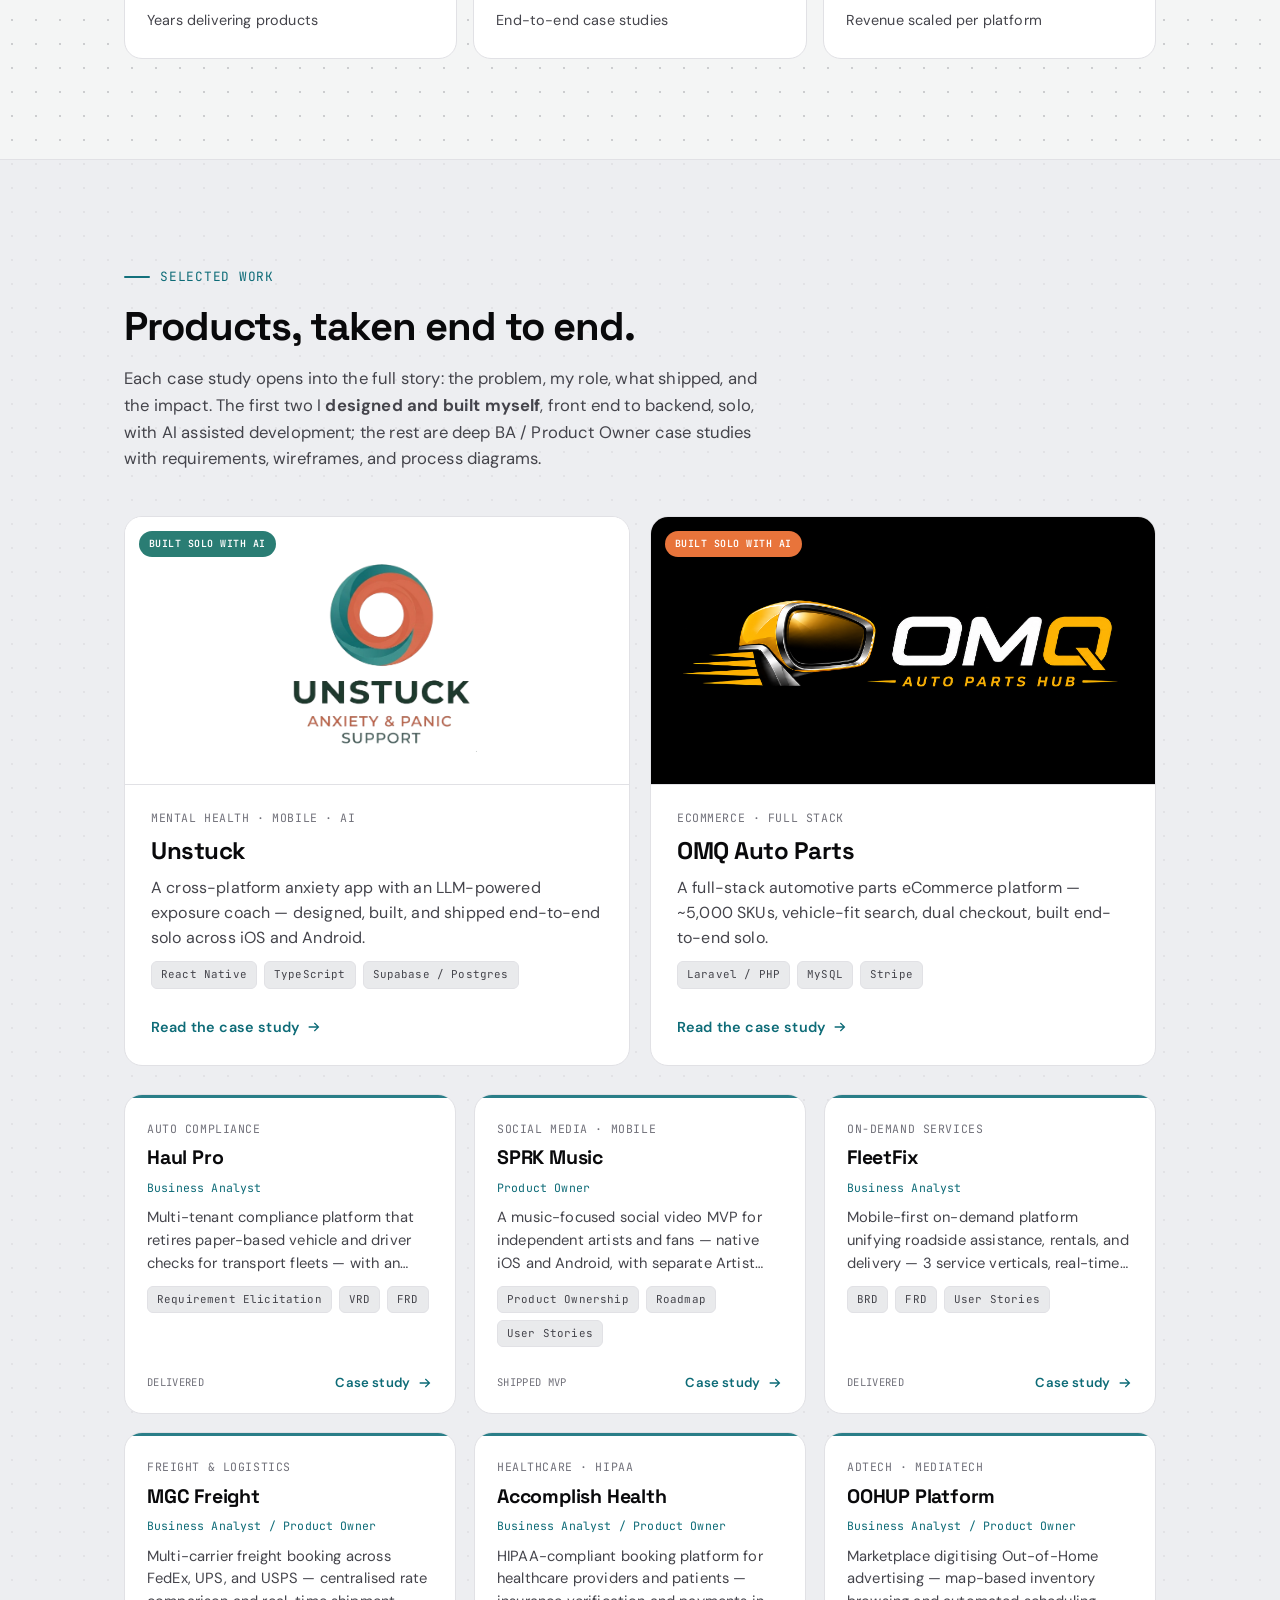
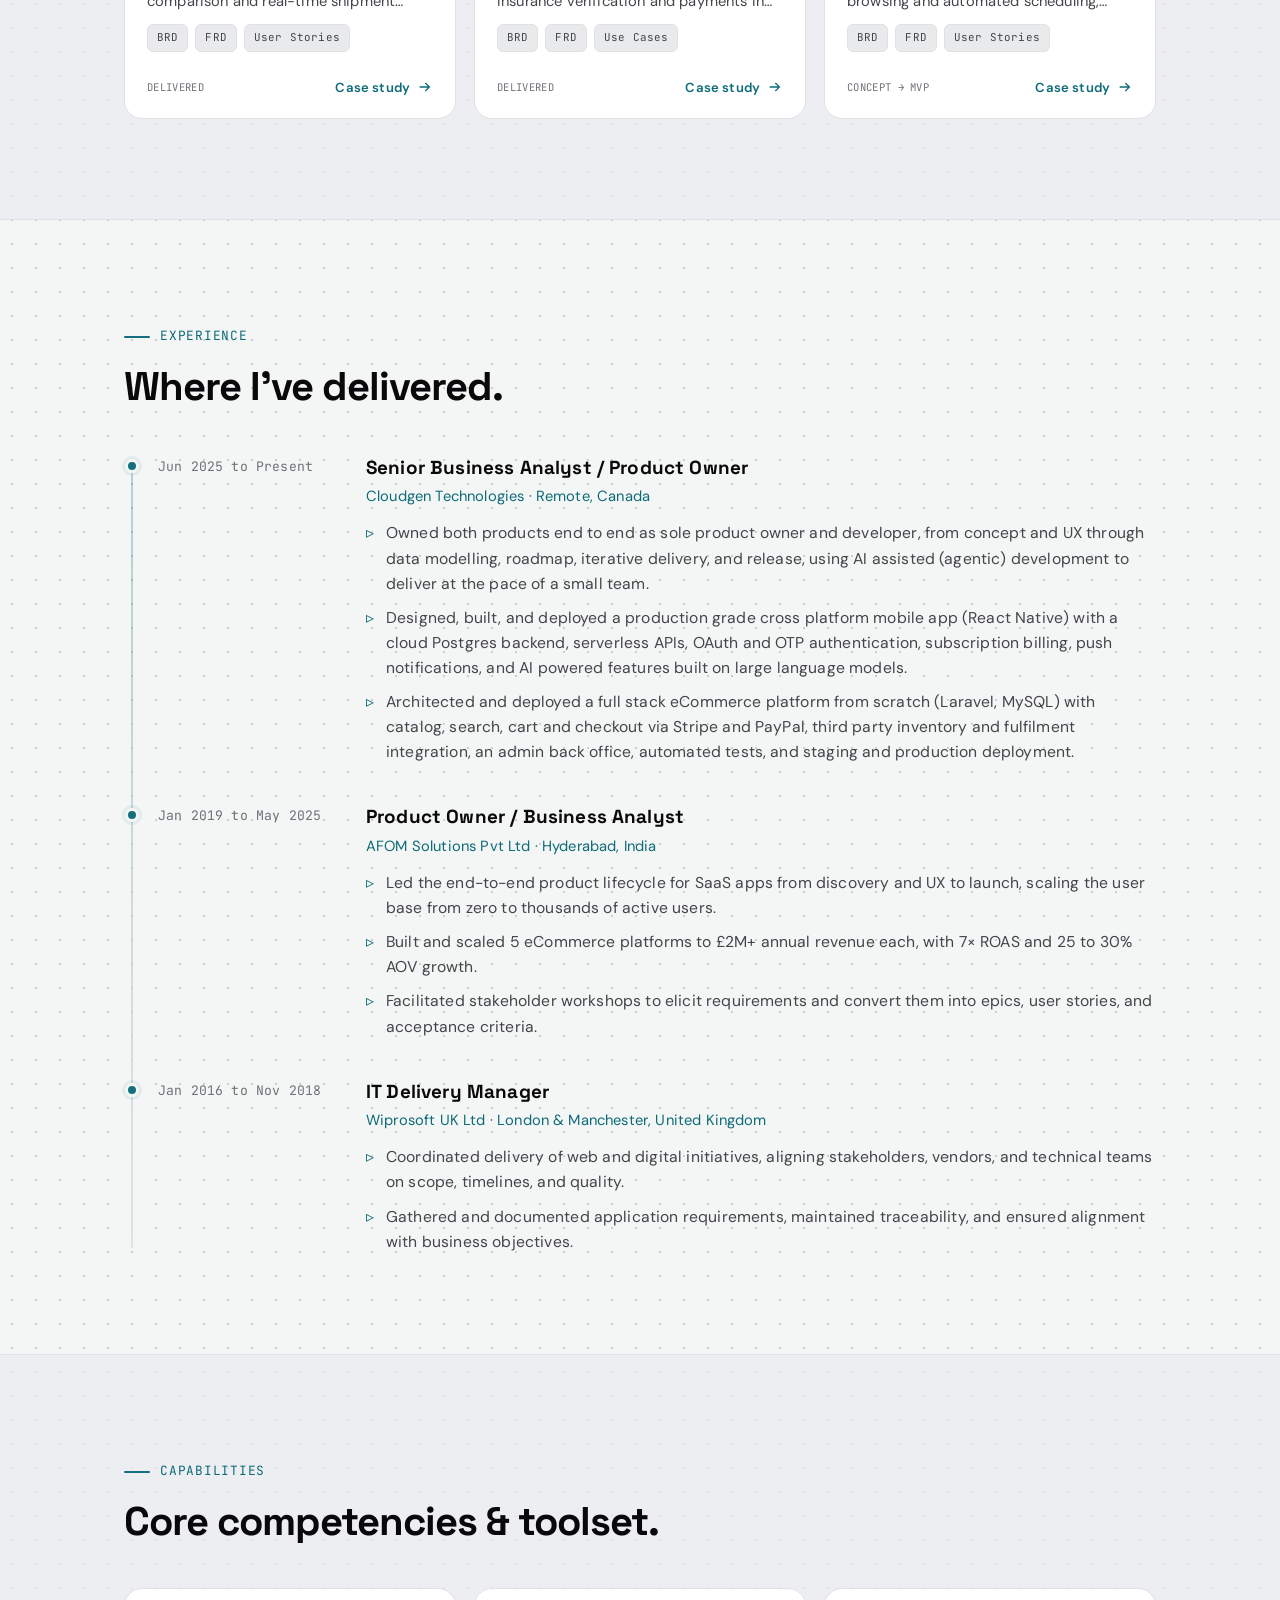
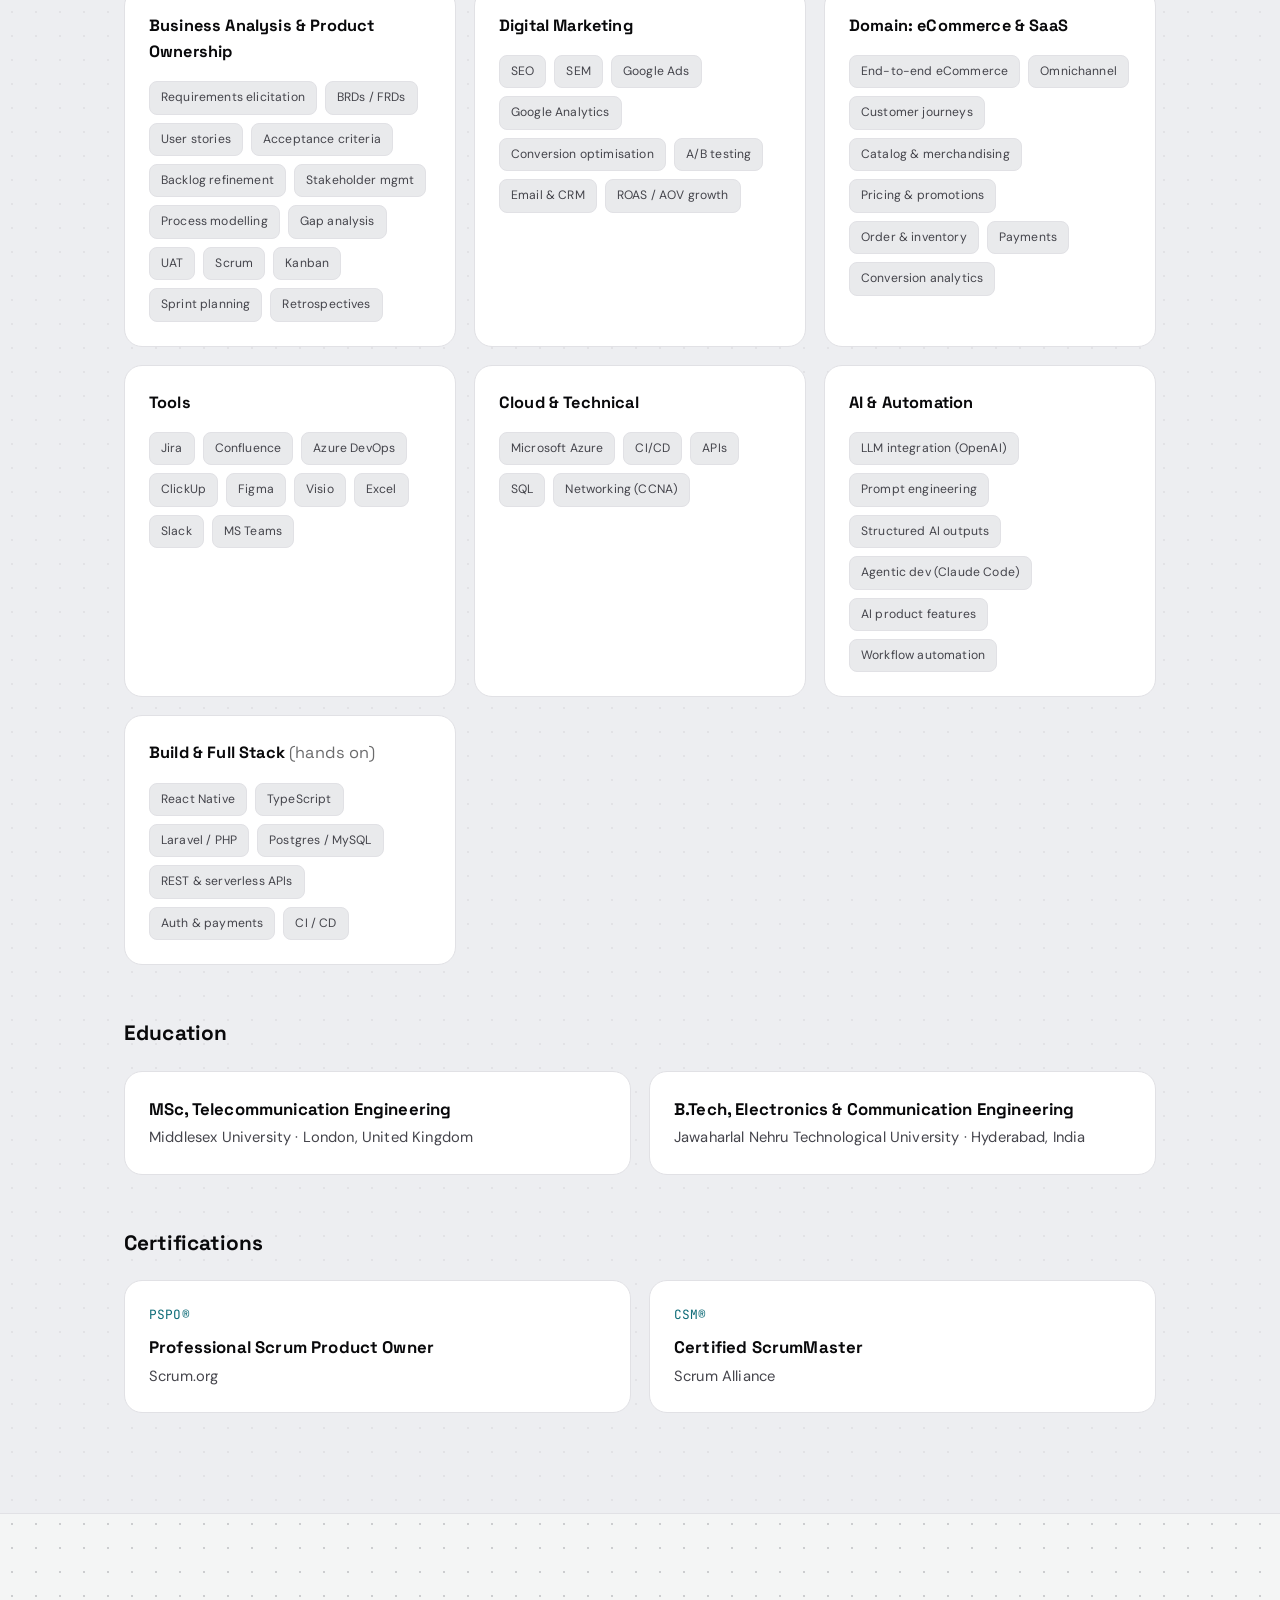
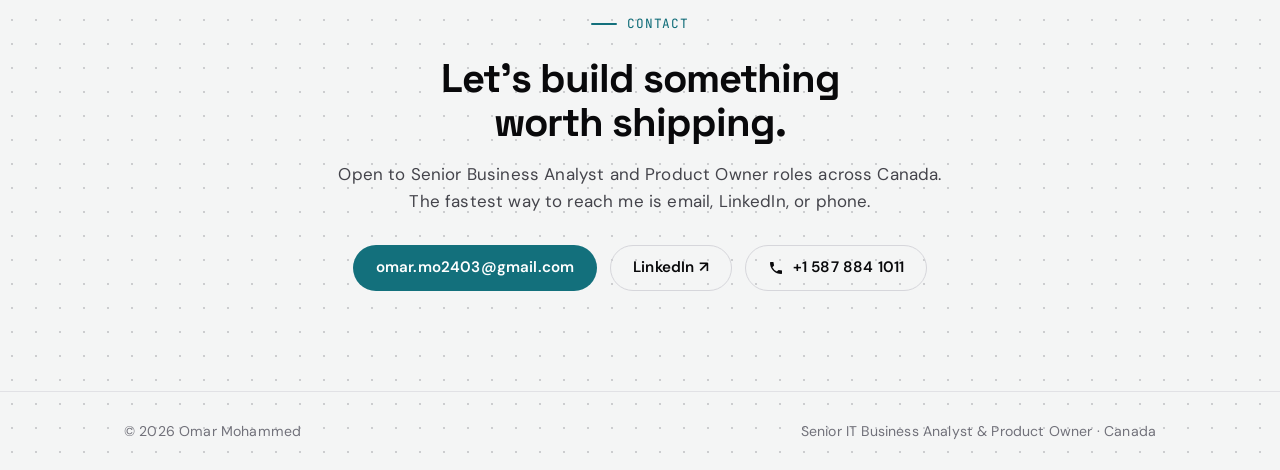
==== commit 6ac94dac: "Add Google Analytics (gtag.js) to all pages Install the G-XDLQX5Z0P3 Google tag on index.html and pr" ====
--- a/index.html
+++ b/index.html
@@ -21,6 +21,14 @@
   <link rel="preconnect" href="https://fonts.gstatic.com" crossorigin />
   <link href="https://fonts.googleapis.com/css2?family=DM+Sans:wght@400;500;600;700&family=Space+Grotesk:wght@500;600;700&family=JetBrains+Mono:wght@400;500&display=swap" rel="stylesheet" />
   <link rel="stylesheet" href="css/styles.css" />
+  <!-- Google tag (gtag.js) -->
+  <script async src="https://www.googletagmanager.com/gtag/js?id=G-XDLQX5Z0P3"></script>
+  <script>
+    window.dataLayer = window.dataLayer || [];
+    function gtag(){dataLayer.push(arguments);}
+    gtag('js', new Date());
+    gtag('config', 'G-XDLQX5Z0P3');
+  </script>
   <!-- Microsoft Clarity (analytics + heatmaps) -->
   <script type="text/javascript">
     (function(c,l,a,r,i,t,y){
